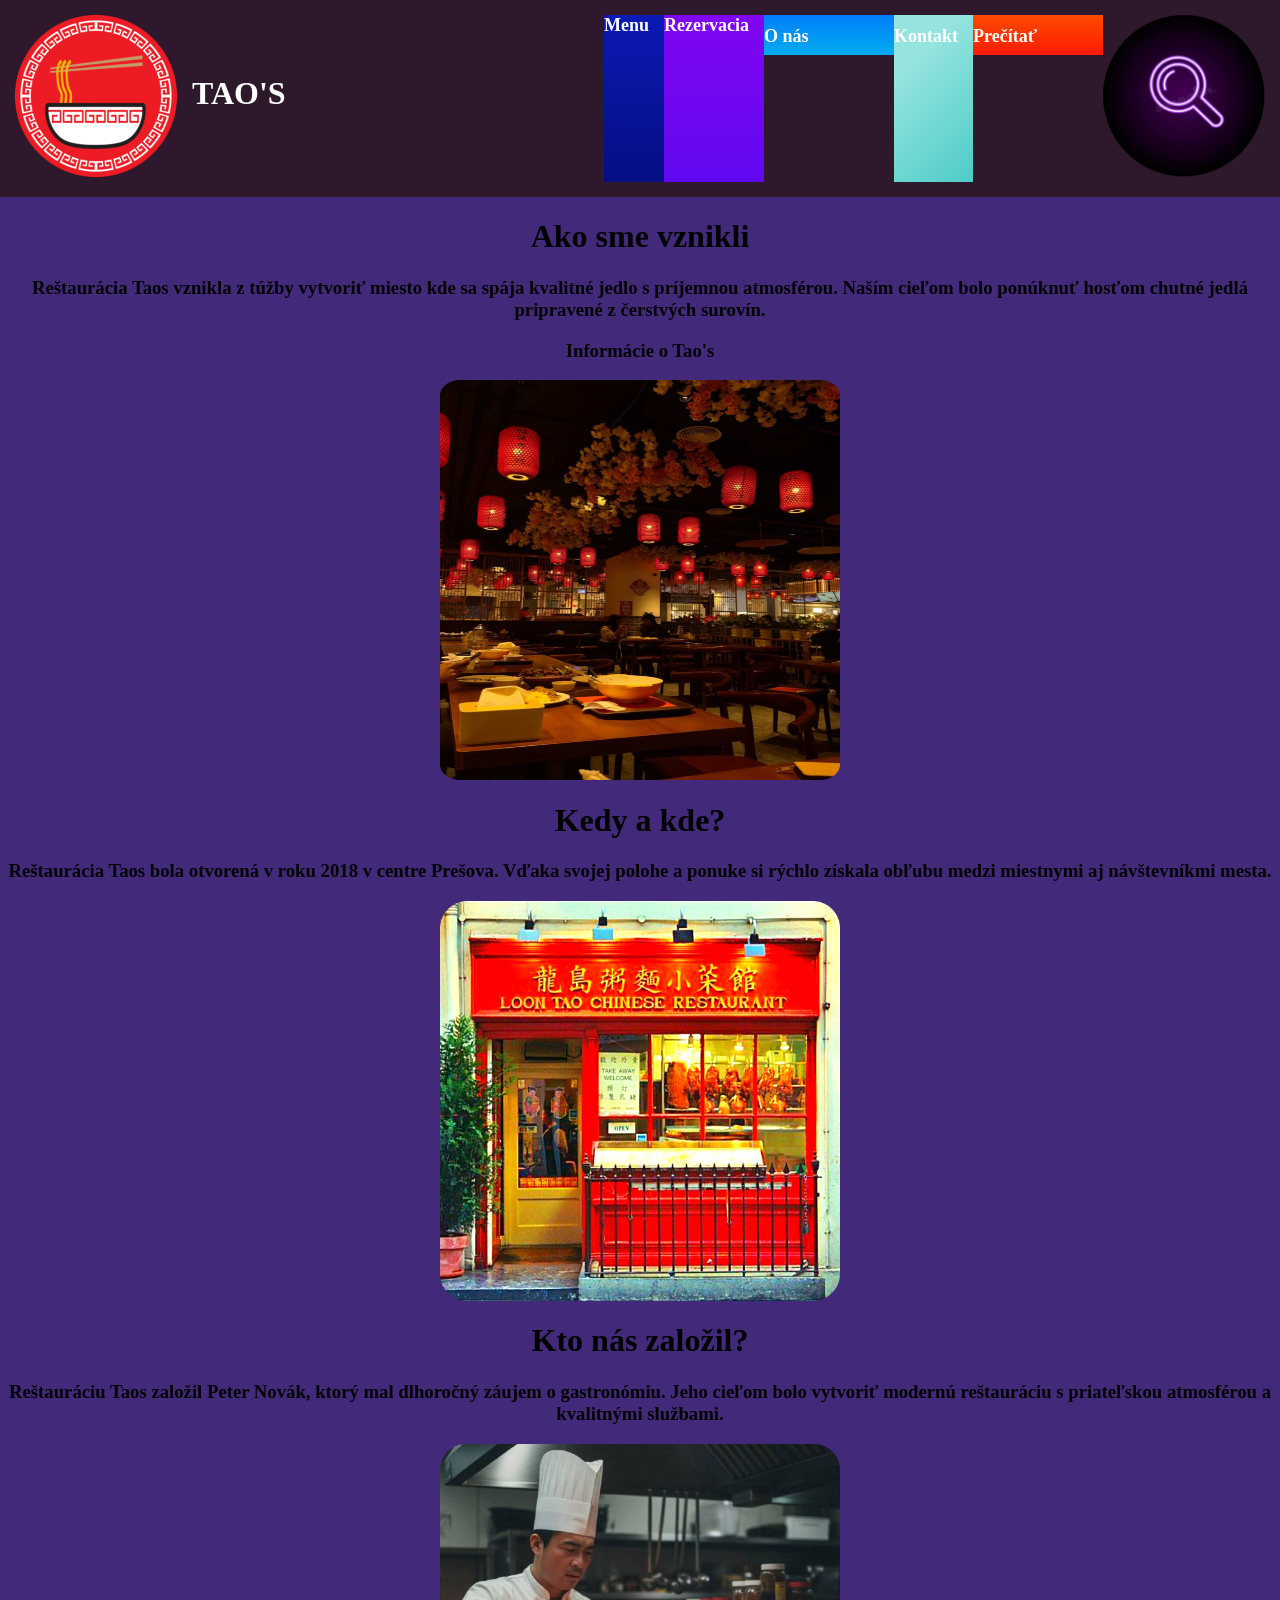
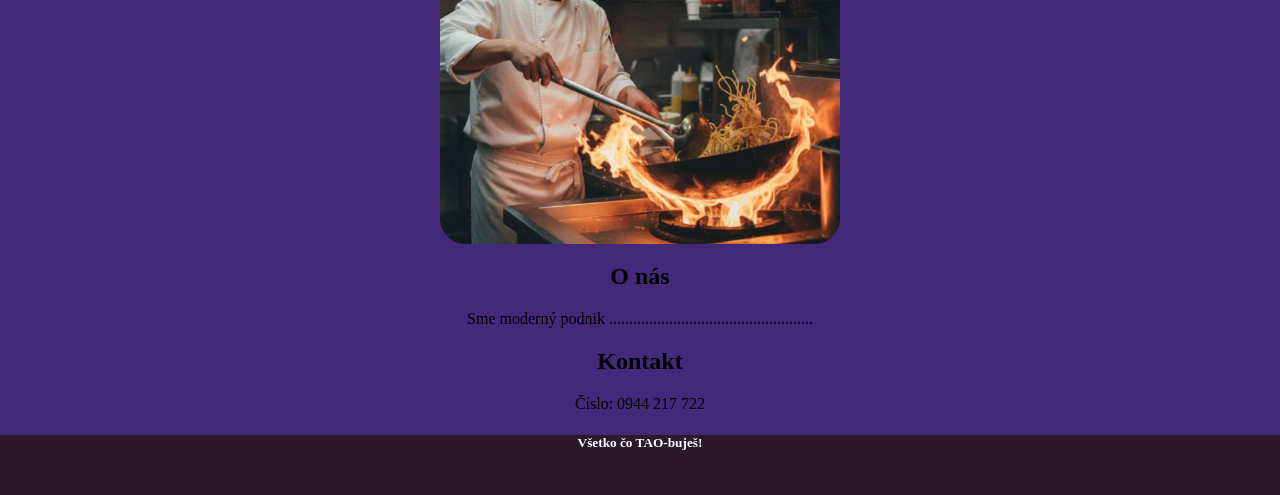
==== index.html @ ed90460f "wdwdadw" ====
<!doctype html>
<html lang="sk">
  <head>
    <meta charset="UTF-8" />
    <meta name="viewport" content="width=device-width, initial-scale=1.0" />
    <title>Tao's Chinese Restaurant</title>
    <link rel="stylesheet" href="style.css" />
    <!-- Google tag (gtag.js) -->
    <script
      async
      src="https://www.googletagmanager.com/gtag/js?id=G-6M1JFP6B7Q"
    ></script>
    <script>
      window.dataLayer = window.dataLayer || [];
      function gtag() {
        dataLayer.push(arguments);
      }
      gtag("js", new Date());

      gtag("config", "G-6M1JFP6B7Q");
    </script>
  </head>
  <body>
    <header>
      <link
        href="https://fonts.googleapis.com/css2?family=Lato&display=swap"
        rel="stylesheet"
      />
      <div class="logo_taos">
        <div class="logo"><img src="Taos_LOGO1.png" /></div>
        <h1 class="title-main">TAO'S</h1>
      </div>
      <div class="right">
        <div class="btn1"><a href="menu.html">Menu</a></div>
        <div class="btn2"><a href="ReserveHTML.html">Rezervacia</a></div>
        <div class="btn3"><a href="index.html#onas">O nás</a></div>
        <div class="btn4"><a href="#kontakt">Kontakt</a></div>
        <div class="btn5"><a href="Warning_Extension.html">Prečítať</a></div>
        <div class="search"><img src="Taos_IMAGE4.png" /></div>
      </div>
    </header>

    <main>
      <h1>Ako sme vznikli</h1>
      <h3>
        Reštaurácia Taos vznikla z túžby vytvoriť miesto kde sa spája kvalitné
        jedlo s príjemnou atmosférou. Naším cieľom bolo ponúknuť hosťom chutné
        jedlá pripravené z čerstvých surovín.
      </h3>
      <h3 class="information">Informácie o Tao's</h3>
      <img src="Taos_IMAGE1.png" />

      <h1>Kedy a kde?</h1>
      <h3>
        Reštaurácia Taos bola otvorená v roku 2018 v centre Prešova. Vďaka
        svojej polohe a ponuke si rýchlo získala obľubu medzi miestnymi aj
        návštevníkmi mesta.
      </h3>
      <img src="Taos_IMAGE2.png" />

      <h1>Kto nás založil?</h1>
      <h3>
        Reštauráciu Taos založil Peter Novák, ktorý mal dlhoročný záujem o
        gastronómiu. Jeho cieľom bolo vytvoriť modernú reštauráciu s priateľskou
        atmosférou a kvalitnými službami.
      </h3>
      <img src="Taos_IMAGE3.png" />
    </main>

    <section id="onas">
      <h2>O nás</h2>
      <p>
        Sme moderný podnik ...................................................
      </p>
    </section>

    <section id="kontakt">
      <h2>Kontakt</h2>
      <p>Číslo: 0944 217 722</p>
    </section>

    <footer>
      <h5>Všetko čo TAO-buješ!</h5>
    </footer>
  </body>
</html>
---- style.css ----
body {
    background-color: #422979;
    padding:0;
    margin:0;
}

header {
    background-color: #2D192B;
    color: white;
    padding: 15px;
    display: flex;
    justify-content: space-between;
    text-decoration: none;
}

header a{
    margin-top:60px;
    margin-right:15px;
    text-decoration: none;
    color:white;
}
header a:hover{
    width: 130px;
    height: 40px;
    color: #fff;
    border-radius: 5px;
    padding: 10px 25px;
    font-family: 'Lato', sans-serif;
    font-weight: 500;
    background: transparent;
    cursor: pointer;
    transition: all 0.3s ease;
    position: relative;
    display: inline-block;
     box-shadow:inset 2px 2px 2px 0px rgba(255,255,255,.5),
     7px 7px 20px 0px rgba(0,0,0,.1),
     4px 4px 5px 0px rgba(0,0,0,.1);
    outline: none;
}

.btn1{
    background: rgb(6,14,131);
    background: linear-gradient(0deg, rgba(6,14,131,1) 0%, rgba(12,25,180,1) 100%);
    border: none;
}

.btn1:hover {
    background: rgb(0,3,255);
 background: linear-gradient(0deg, rgba(0,3,255,1) 0%, rgba(2,126,251,1) 100%);
 }

.btn2{
    background: rgb(96,9,240);
  background: linear-gradient(0deg, rgba(96,9,240,1) 0%, rgba(129,5,240,1) 100%);
  border: none;
}

.btn2:before {
    height: 0%;
    width: 2px;
  }
  .btn2:hover {
    box-shadow:  4px 4px 6px 0 rgba(255,255,255,.5),
                -4px -4px 6px 0 rgba(116, 125, 136, .5), 
      inset -4px -4px 6px 0 rgba(255,255,255,.2),
      inset 4px 4px 6px 0 rgba(0, 0, 0, .4);
  }

  .btn3 {
    background: rgb(0,172,238);
  background: linear-gradient(0deg, rgba(0,172,238,1) 0%, rgba(2,126,251,1) 100%);
    width: 130px;
    height: 40px;
    line-height: 42px;
    padding: 0;
    border: none;
    
  }
  .btn3 span {
    position: relative;
    display: block;
    width: 100%;
    height: 100%;
  }
  .btn3:before,
  .btn3:after {
    position: absolute;
    content: "";
    right: 0;
    top: 0;
     background: rgba(2,126,251,1);
    transition: all 0.3s ease;
  }
  .btn3:before {
    height: 0%;
    width: 2px;
  }
  .btn3:after {
    width: 0%;
    height: 2px;
  }
  .btn3:hover{
     background: transparent;
    box-shadow: none;
  }
  .btn3:hover:before {
    height: 100%;
  }
  .btn3:hover:after {
    width: 100%;
  }
  .btn3 span:hover{
     color: rgba(2,126,251,1);
  }
  .btn3 span:before,
  .btn3 span:after {
    position: absolute;
    content: "";
    left: 0;
    bottom: 0;
     background: rgba(2,126,251,1);
    transition: all 0.3s ease;
  }
  .btn3 span:before {
    width: 2px;
    height: 0%;
  }
  .btn3 span:after {
    width: 0%;
    height: 2px;
  }
  .btn3 span:hover:before {
    height: 100%;
  }
  .btn3 span:hover:after {
    width: 100%;
  }
  
  /* 4 */
  .btn4 {
    background-color: #4dccc6;
  background-image: linear-gradient(315deg, #4dccc6 0%, #96e4df 74%);
    line-height: 42px;
    padding: 0;
    border: none;
  }
  .btn4:hover{
    background-color: #89d8d3;
  background-image: linear-gradient(315deg, #89d8d3 0%, #03c8a8 74%);
  }
  .btn4 span {
    position: relative;
    display: block;
    width: 100%;
    height: 100%;
  }
  .btn4:before,
  .btn4:after {
    position: absolute;
    content: "";
    right: 0;
    top: 0;
     box-shadow:  4px 4px 6px 0 rgba(255,255,255,.9),
                -4px -4px 6px 0 rgba(116, 125, 136, .2), 
      inset -4px -4px 6px 0 rgba(255,255,255,.9),
      inset 4px 4px 6px 0 rgba(116, 125, 136, .3);
    transition: all 0.3s ease;
  }
  .btn4:before {
    height: 0%;
    width: .1px;
  }
  .btn4:after {
    width: 0%;
    height: .1px;
  }
  .btn4:hover:before {
    height: 100%;
  }
  .btn4:hover:after {
    width: 100%;
  }
  .btn4 span:before,
  .btn4 span:after {
    position: absolute;
    content: "";
    left: 0;
    bottom: 0;
    box-shadow:  4px 4px 6px 0 rgba(255,255,255,.9),
                -4px -4px 6px 0 rgba(116, 125, 136, .2), 
      inset -4px -4px 6px 0 rgba(255,255,255,.9),
      inset 4px 4px 6px 0 rgba(116, 125, 136, .3);
    transition: all 0.3s ease;
  }
  .btn4 span:before {
    width: .1px;
    height: 0%;
  }
  .btn4 span:after {
    width: 0%;
    height: .1px;
  }
  .btn4 span:hover:before {
    height: 100%;
  }
  .btn4 span:hover:after {
    width: 100%;
  }
  
  /* 5 */
  .btn5 {
    width: 130px;
    height: 40px;
    line-height: 42px;
    padding: 0;
    border: none;
    background: rgb(255,27,0);
  background: linear-gradient(0deg, rgba(255,27,0,1) 0%, rgba(251,75,2,1) 100%);
  }
  .btn5:hover {
    color: #f0094a;
    background: transparent;
     box-shadow:none;
  }
  .btn5:before,
  .btn5:after{
    content:'';
    position:absolute;
    top:0;
    right:0;
    height:2px;
    width:0;
    background: #f0094a;
    box-shadow:
     -1px -1px 5px 0px #fff,
     7px 7px 20px 0px #0003,
     4px 4px 5px 0px #0002;
    transition:400ms ease all;
  }
  .btn5:after{
    right:inherit;
    top:inherit;
    left:0;
    bottom:0;
  }
  .btn5:hover:before,
  .btn5:hover:after{
    width:100%;
    transition:800ms ease all;
  }
  












.logo_taos{
    display: flex; 

}

.right{
    display: flex;
    font-size: large;
    font-weight: bold;
}

.logo{
text-align: left;
}

.title-main {
    margin-top:60px;
    margin-left:15px;
    font-family: "Irish Grover";
    text-align: left;
    margin-right: 50px;
}

.search{
    text-align: right;
}

main {
    text-align: center;
}

main img{
    width: 400px;
    height: 400px;
}

#kontakt{ 
    text-align: center;
    margin-top: auto;
}

#onas{
    text-align: center;
    margin-top: auto;
}
footer {
    height:60px;
    background-color: #2D192B;
    color:white; 
    text-align: center;

}

img {
    width: 162px;
    height: 162px;
    left: 18px;
    top: 3px;
    background: url(image.png);
}

main img {
    display: block;
    margin-left: auto;
    margin-right: auto;
}


p {
    font-family: "Irish Grover";
}


h3 {
    font-family: "Irish Grover";
    display: block;
    text-align: center;
}

h5 {
    font-family: "Irish Grover";
    display: block;
    text-align: center;
}
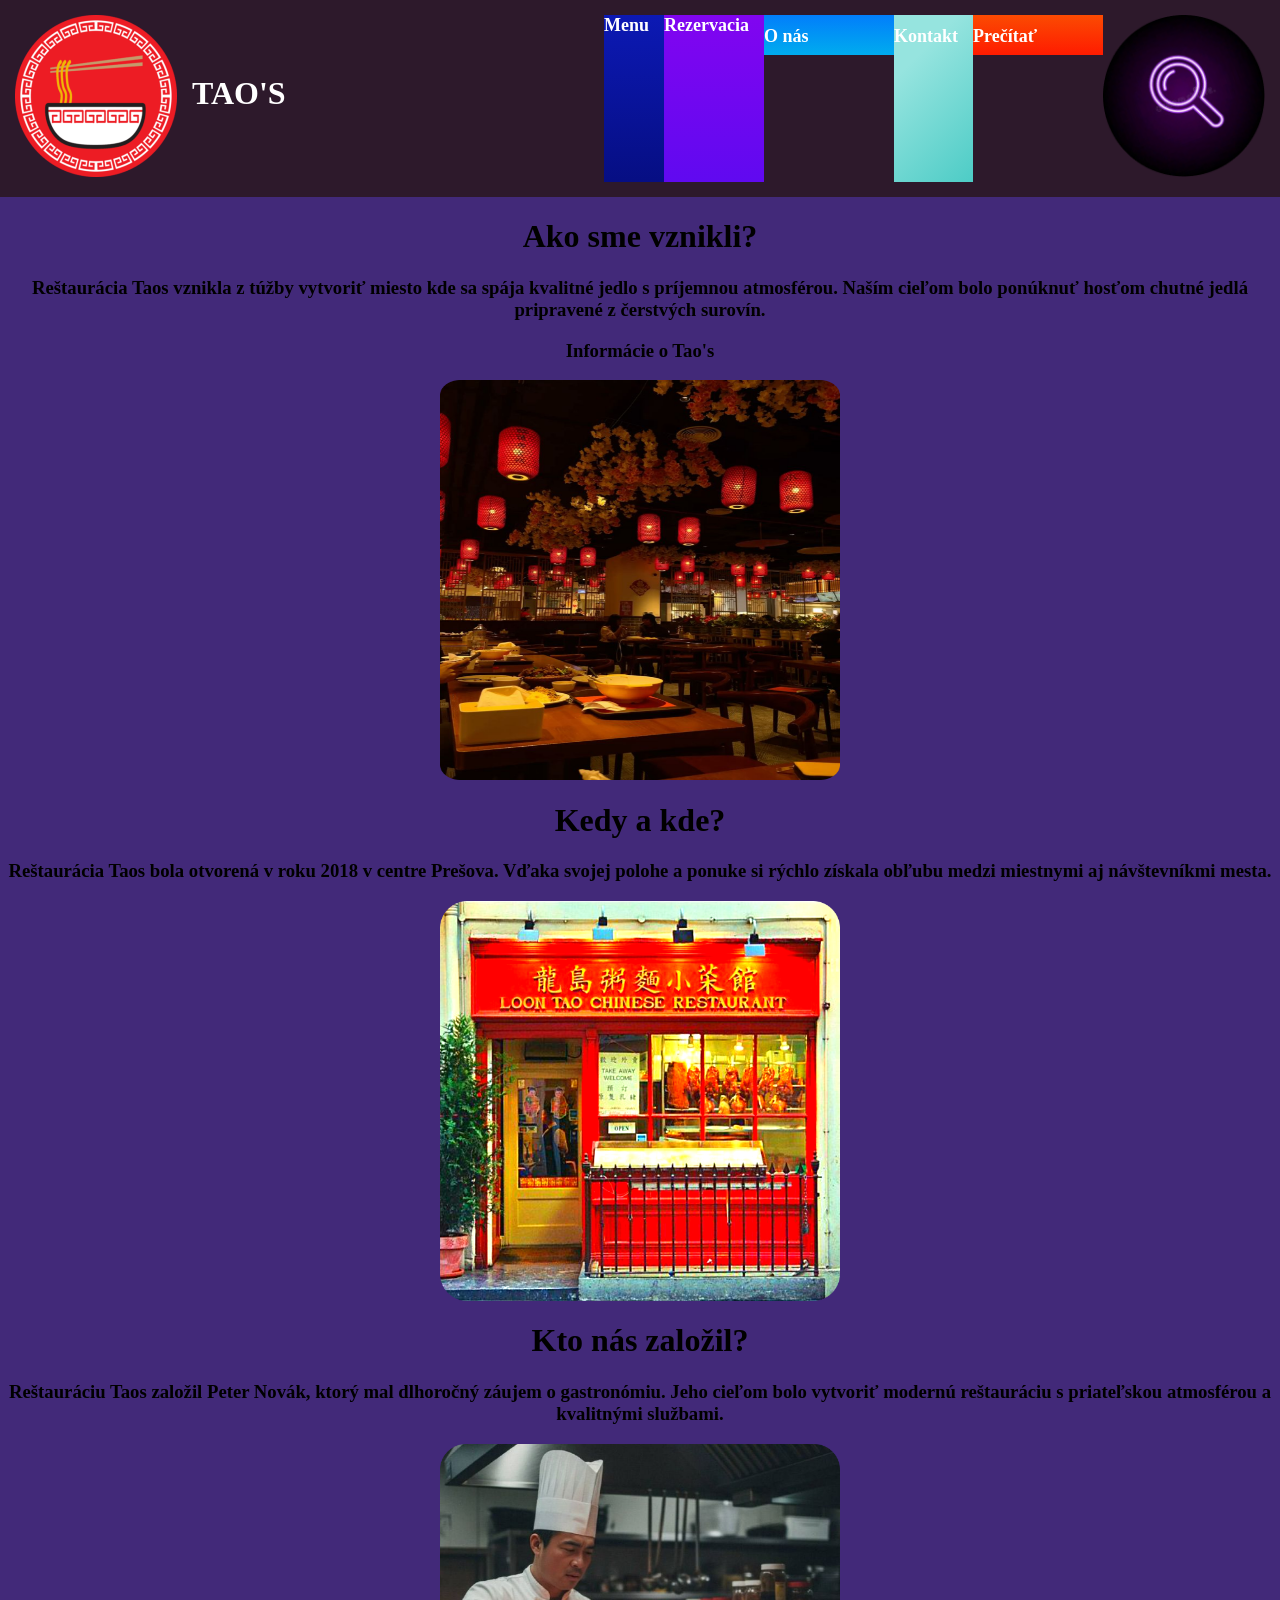
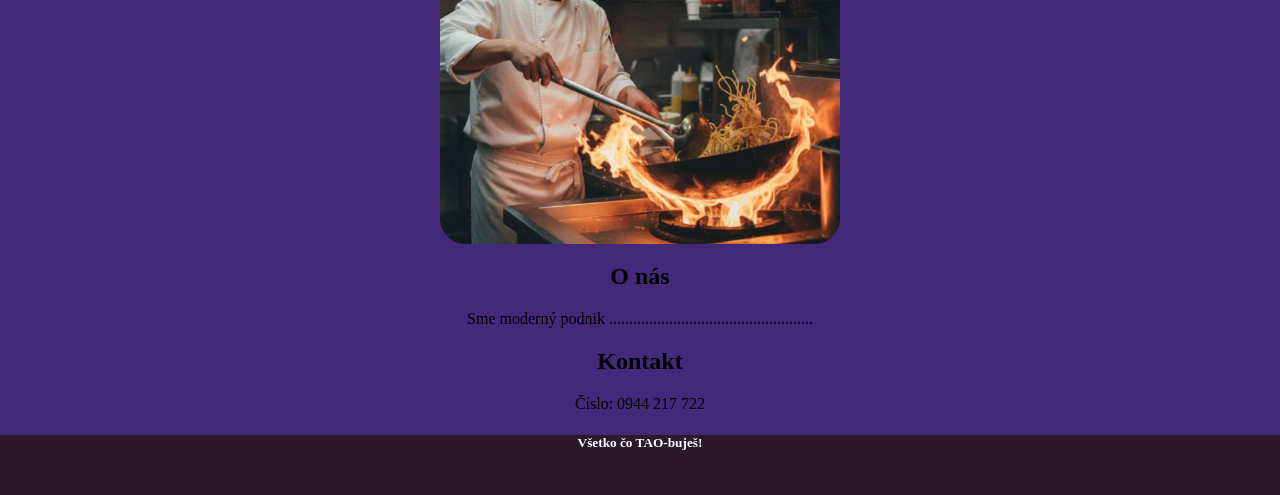
==== commit 3234bbb0: "testik" ====
--- a/index.html
+++ b/index.html
@@ -41,7 +41,7 @@
     </header>
 
     <main>
-      <h1>Ako sme vznikli</h1>
+      <h1>Ako sme vznikli?</h1>
       <h3>
         Reštaurácia Taos vznikla z túžby vytvoriť miesto kde sa spája kvalitné
         jedlo s príjemnou atmosférou. Naším cieľom bolo ponúknuť hosťom chutné
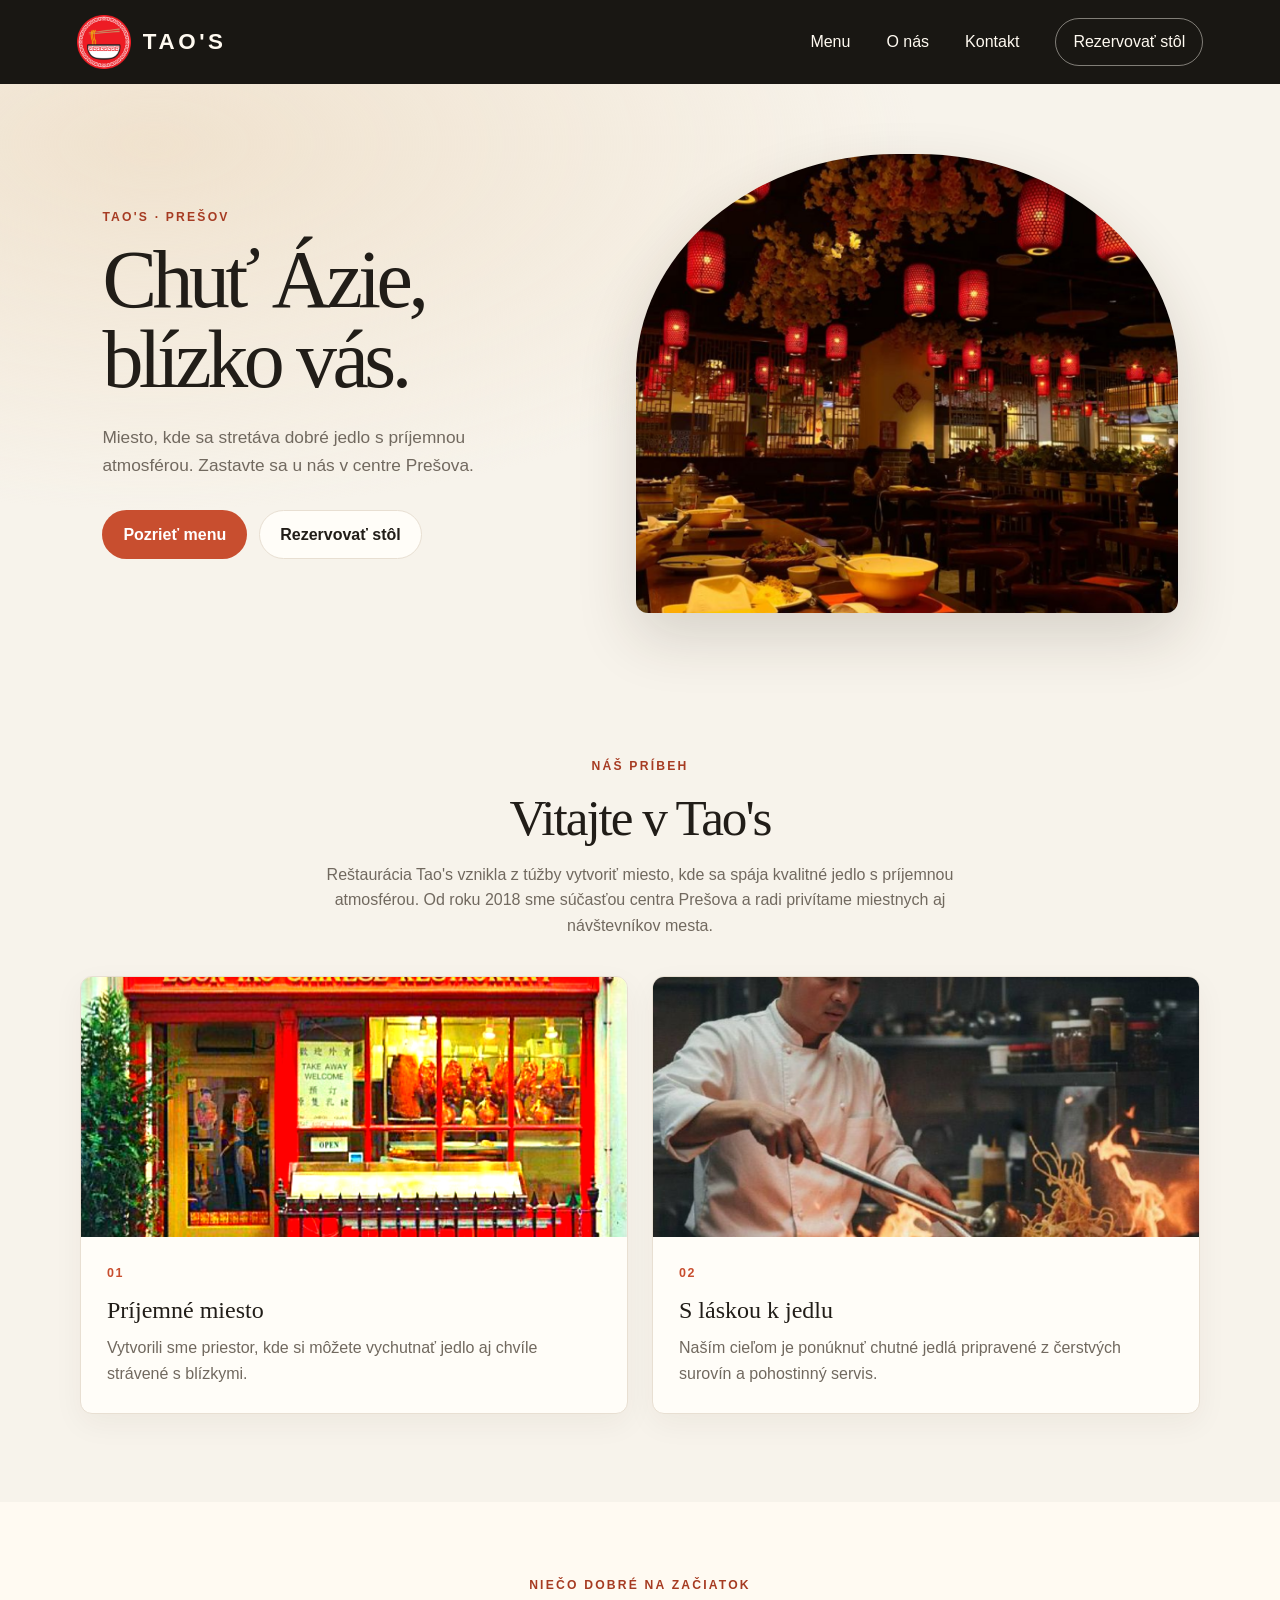
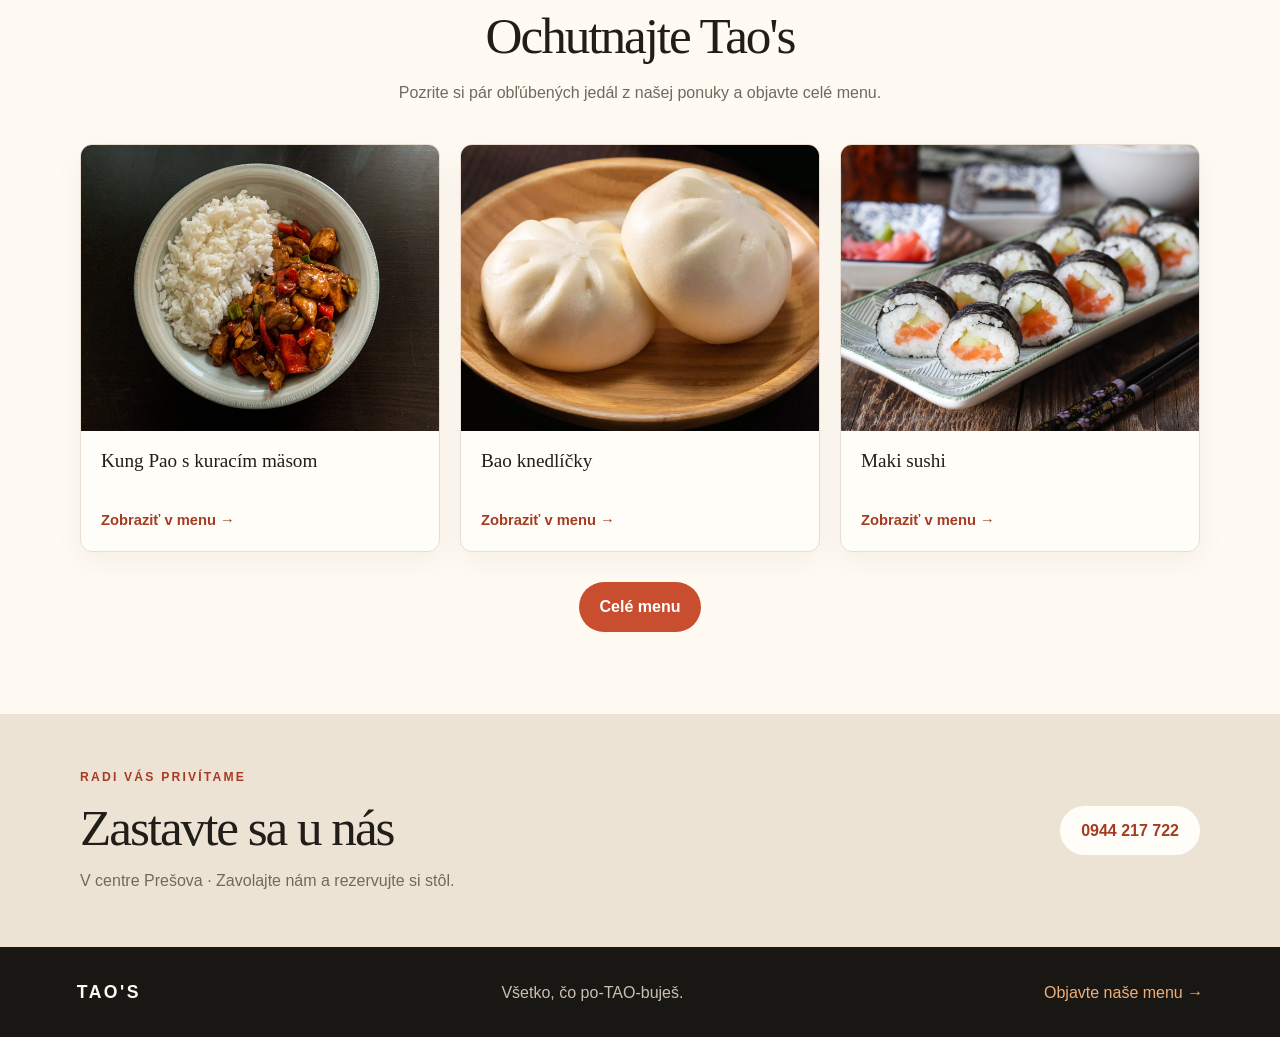
==== commit 11a34193: "ai" ====
--- a/index.html
+++ b/index.html
@@ -3,7 +3,12 @@
   <head>
     <meta charset="UTF-8" />
     <meta name="viewport" content="width=device-width, initial-scale=1.0" />
-    <title>Tao's Chinese Restaurant</title>
+    <meta
+      name="description"
+      content="Objavte príbeh reštaurácie Tao's v centre Prešova. Pozrite si naše menu alebo si rezervujte stôl."
+    />
+    <meta name="theme-color" content="#191713" />
+    <title>Tao's — chuť Ázie v Prešove</title>
     <link rel="stylesheet" href="style.css" />
     <!-- Google tag (gtag.js) -->
     <script
@@ -21,66 +26,162 @@
     </script>
   </head>
   <body>
-    <header>
-      <link
-        href="https://fonts.googleapis.com/css2?family=Lato&display=swap"
-        rel="stylesheet"
-      />
-      <div class="logo_taos">
-        <div class="logo"><img src="Taos_LOGO1.png" /></div>
-        <h1 class="title-main">TAO'S</h1>
-      </div>
-      <div class="right">
-        <div class="btn1"><a href="menu.html">Menu</a></div>
-        <div class="btn2"><a href="ReserveHTML.html">Rezervacia</a></div>
-        <div class="btn3"><a href="index.html#onas">O nás</a></div>
-        <div class="btn4"><a href="#kontakt">Kontakt</a></div>
-        <div class="btn5"><a href="Warning_Extension.html">Prečítať</a></div>
-        <div class="search"><img src="Taos_IMAGE4.png" /></div>
-      </div>
+    <a class="skip-link" href="#obsah">Preskočiť na obsah</a>
+
+    <header class="site-header">
+      <a class="brand" href="index.html" aria-label="Tao's — úvodná stránka">
+        <img src="Taos_LOGO1.png" alt="" width="64" height="64" />
+        <span>TAO'S</span>
+      </a>
+      <nav class="site-nav" aria-label="Hlavná navigácia">
+        <a href="menu.html">Menu</a>
+        <a href="#onas">O nás</a>
+        <a href="#kontakt">Kontakt</a>
+        <a class="nav-cta" href="ReserveHTML.html">Rezervovať stôl</a>
+      </nav>
     </header>
 
-    <main>
-      <h1>Ako sme vznikli?</h1>
-      <h3>
-        Reštaurácia Taos vznikla z túžby vytvoriť miesto kde sa spája kvalitné
-        jedlo s príjemnou atmosférou. Naším cieľom bolo ponúknuť hosťom chutné
-        jedlá pripravené z čerstvých surovín.
-      </h3>
-      <h3 class="information">Informácie o Tao's</h3>
-      <img src="Taos_IMAGE1.png" />
+    <main id="obsah">
+      <section class="hero" aria-labelledby="hero-title">
+        <div class="hero-content">
+          <p class="eyebrow">Tao's · Prešov</p>
+          <h1 id="hero-title">Chuť Ázie,<br />blízko vás.</h1>
+          <p class="hero-copy">
+            Miesto, kde sa stretáva dobré jedlo s príjemnou atmosférou.
+            Zastavte sa u nás v centre Prešova.
+          </p>
+          <div class="hero-actions">
+            <a class="button button-primary" href="menu.html">Pozrieť menu</a>
+            <a class="button button-secondary" href="ReserveHTML.html">Rezervovať stôl</a>
+          </div>
+        </div>
+        <img
+          class="hero-image"
+          src="Taos_IMAGE1.png"
+          alt="Pohľad do reštaurácie Tao's"
+          fetchpriority="high"
+        />
+      </section>
 
-      <h1>Kedy a kde?</h1>
-      <h3>
-        Reštaurácia Taos bola otvorená v roku 2018 v centre Prešova. Vďaka
-        svojej polohe a ponuke si rýchlo získala obľubu medzi miestnymi aj
-        návštevníkmi mesta.
-      </h3>
-      <img src="Taos_IMAGE2.png" />
+      <section class="story section-wrap" id="onas" aria-labelledby="story-title">
+        <div class="section-heading">
+          <p class="eyebrow">Náš príbeh</p>
+          <h2 id="story-title">Vitajte v Tao's</h2>
+          <p>
+            Reštaurácia Tao's vznikla z túžby vytvoriť miesto, kde sa spája
+            kvalitné jedlo s príjemnou atmosférou. Od roku 2018 sme súčasťou
+            centra Prešova a radi privítame miestnych aj návštevníkov mesta.
+          </p>
+        </div>
 
-      <h1>Kto nás založil?</h1>
-      <h3>
-        Reštauráciu Taos založil Peter Novák, ktorý mal dlhoročný záujem o
-        gastronómiu. Jeho cieľom bolo vytvoriť modernú reštauráciu s priateľskou
-        atmosférou a kvalitnými službami.
-      </h3>
-      <img src="Taos_IMAGE3.png" />
+        <div class="story-grid">
+          <article class="story-card">
+            <img
+              src="Taos_IMAGE2.png"
+              alt="Interiér a atmosféra reštaurácie Tao's"
+              loading="lazy"
+              decoding="async"
+            />
+            <div class="card-content">
+              <span class="card-number">01</span>
+              <h3>Príjemné miesto</h3>
+              <p>
+                Vytvorili sme priestor, kde si môžete vychutnať jedlo aj chvíle
+                strávené s blízkymi.
+              </p>
+            </div>
+          </article>
+          <article class="story-card">
+            <img
+              src="Taos_IMAGE3.png"
+              alt="Jedlo pripravené v reštaurácii Tao's"
+              loading="lazy"
+              decoding="async"
+            />
+            <div class="card-content">
+              <span class="card-number">02</span>
+              <h3>S láskou k jedlu</h3>
+              <p>
+                Naším cieľom je ponúknuť chutné jedlá pripravené z čerstvých
+                surovín a pohostinný servis.
+              </p>
+            </div>
+          </article>
+        </div>
+      </section>
+
+      <section class="menu-preview" aria-labelledby="menu-title">
+        <div class="section-wrap">
+          <div class="section-heading">
+            <p class="eyebrow">Niečo dobré na začiatok</p>
+            <h2 id="menu-title">Ochutnajte Tao's</h2>
+            <p>
+              Pozrite si pár obľúbených jedál z našej ponuky a objavte celé
+              menu.
+            </p>
+          </div>
+          <div class="menu-grid">
+            <article class="menu-card">
+              <img
+                src="Taos_MENU_IMAGE2.png"
+                alt="Kung Pao s kuracím mäsom"
+                loading="lazy"
+                decoding="async"
+              />
+              <div class="menu-card-content">
+                <h3>Kung Pao s kuracím mäsom</h3>
+                <a href="menu.html">Zobraziť v menu <span aria-hidden="true">→</span></a>
+              </div>
+            </article>
+            <article class="menu-card">
+              <img
+                src="Taos_MENU_IMAGE3.png"
+                alt="Bao knedlíčky"
+                loading="lazy"
+                decoding="async"
+              />
+              <div class="menu-card-content">
+                <h3>Bao knedlíčky</h3>
+                <a href="menu.html">Zobraziť v menu <span aria-hidden="true">→</span></a>
+              </div>
+            </article>
+            <article class="menu-card">
+              <img
+                src="Taos_MENU_IMAGE6.png"
+                alt="Maki sushi"
+                loading="lazy"
+                decoding="async"
+              />
+              <div class="menu-card-content">
+                <h3>Maki sushi</h3>
+                <a href="menu.html">Zobraziť v menu <span aria-hidden="true">→</span></a>
+              </div>
+            </article>
+          </div>
+          <div class="menu-action">
+            <a class="button button-primary" href="menu.html">Celé menu</a>
+          </div>
+        </div>
+      </section>
+
+      <section class="contact-section" id="kontakt" aria-labelledby="contact-title">
+        <div class="section-wrap contact-inner">
+          <div>
+            <p class="eyebrow">Radi vás privítame</p>
+            <h2 id="contact-title">Zastavte sa u nás</h2>
+            <p>V centre Prešova · Zavolajte nám a rezervujte si stôl.</p>
+          </div>
+          <a class="button button-light" href="tel:+421944217722">
+            0944 217 722
+          </a>
+        </div>
+      </section>
     </main>
 
-    <section id="onas">
-      <h2>O nás</h2>
-      <p>
-        Sme moderný podnik ...................................................
-      </p>
-    </section>
-
-    <section id="kontakt">
-      <h2>Kontakt</h2>
-      <p>Číslo: 0944 217 722</p>
-    </section>
-
-    <footer>
-      <h5>Všetko čo TAO-buješ!</h5>
+    <footer class="site-footer">
+      <a class="footer-brand" href="index.html">TAO'S</a>
+      <p>Všetko, čo po-TAO-buješ.</p>
+      <a href="menu.html">Objavte naše menu <span aria-hidden="true">→</span></a>
     </footer>
   </body>
 </html>
--- a/style.css
+++ b/style.css
@@ -1,359 +1,521 @@
+:root {
+  color-scheme: light;
+  --ink: #211d18;
+  --muted: #71695f;
+  --paper: #f7f3eb;
+  --surface: #fffdf8;
+  --accent: #c84e2f;
+  --accent-dark: #a63b22;
+  --line: #e8dfd2;
+  --header: #191713;
+}
+
+* {
+  box-sizing: border-box;
+}
+
+html {
+  scroll-behavior: smooth;
+  scroll-padding-top: 96px;
+}
+
 body {
-    background-color: #422979;
-    padding:0;
-    margin:0;
-}
-
-header {
-    background-color: #2D192B;
-    color: white;
-    padding: 15px;
-    display: flex;
-    justify-content: space-between;
-    text-decoration: none;
-}
-
-header a{
-    margin-top:60px;
-    margin-right:15px;
-    text-decoration: none;
-    color:white;
-}
-header a:hover{
-    width: 130px;
-    height: 40px;
-    color: #fff;
-    border-radius: 5px;
-    padding: 10px 25px;
-    font-family: 'Lato', sans-serif;
-    font-weight: 500;
-    background: transparent;
-    cursor: pointer;
-    transition: all 0.3s ease;
-    position: relative;
-    display: inline-block;
-     box-shadow:inset 2px 2px 2px 0px rgba(255,255,255,.5),
-     7px 7px 20px 0px rgba(0,0,0,.1),
-     4px 4px 5px 0px rgba(0,0,0,.1);
-    outline: none;
-}
-
-.btn1{
-    background: rgb(6,14,131);
-    background: linear-gradient(0deg, rgba(6,14,131,1) 0%, rgba(12,25,180,1) 100%);
-    border: none;
-}
-
-.btn1:hover {
-    background: rgb(0,3,255);
- background: linear-gradient(0deg, rgba(0,3,255,1) 0%, rgba(2,126,251,1) 100%);
- }
-
-.btn2{
-    background: rgb(96,9,240);
-  background: linear-gradient(0deg, rgba(96,9,240,1) 0%, rgba(129,5,240,1) 100%);
-  border: none;
-}
-
-.btn2:before {
-    height: 0%;
-    width: 2px;
-  }
-  .btn2:hover {
-    box-shadow:  4px 4px 6px 0 rgba(255,255,255,.5),
-                -4px -4px 6px 0 rgba(116, 125, 136, .5), 
-      inset -4px -4px 6px 0 rgba(255,255,255,.2),
-      inset 4px 4px 6px 0 rgba(0, 0, 0, .4);
-  }
-
-  .btn3 {
-    background: rgb(0,172,238);
-  background: linear-gradient(0deg, rgba(0,172,238,1) 0%, rgba(2,126,251,1) 100%);
-    width: 130px;
-    height: 40px;
-    line-height: 42px;
-    padding: 0;
-    border: none;
-    
-  }
-  .btn3 span {
-    position: relative;
-    display: block;
+  margin: 0;
+  background: var(--paper);
+  color: var(--ink);
+  font-family: "Segoe UI", Arial, sans-serif;
+  line-height: 1.6;
+}
+
+a {
+  color: inherit;
+}
+
+a:focus-visible {
+  outline: 3px solid #e8a34d;
+  outline-offset: 4px;
+}
+
+.skip-link {
+  position: absolute;
+  z-index: 2;
+  top: 12px;
+  left: 12px;
+  padding: 10px 14px;
+  transform: translateY(-160%);
+  border-radius: 6px;
+  background: var(--surface);
+  color: var(--ink);
+}
+
+.skip-link:focus {
+  transform: translateY(0);
+}
+
+.site-header {
+  position: relative;
+  z-index: 1;
+  display: flex;
+  min-height: 84px;
+  align-items: center;
+  justify-content: space-between;
+  gap: 24px;
+  padding: 10px max(6vw, 24px);
+  background: var(--header);
+  color: #fffaf1;
+}
+
+.brand {
+  display: inline-flex;
+  align-items: center;
+  gap: 12px;
+  color: inherit;
+  font-size: 1.4rem;
+  font-weight: 800;
+  letter-spacing: 0.16em;
+  text-decoration: none;
+}
+
+.brand img {
+  width: 54px;
+  height: 54px;
+  object-fit: contain;
+}
+
+.site-nav {
+  display: flex;
+  align-items: center;
+  justify-content: flex-end;
+  gap: clamp(16px, 3vw, 36px);
+}
+
+.site-nav a,
+.site-footer a {
+  text-decoration: none;
+}
+
+.site-nav a:not(.nav-cta):hover,
+.site-footer a:hover {
+  color: #f0ad76;
+}
+
+.nav-cta {
+  padding: 10px 17px;
+  border: 1px solid rgb(255 250 241 / 45%);
+  border-radius: 999px;
+  transition:
+    background-color 160ms ease,
+    border-color 160ms ease;
+}
+
+.nav-cta:hover {
+  border-color: var(--accent);
+  background: var(--accent);
+}
+
+.hero {
+  display: grid;
+  min-height: 510px;
+  grid-template-columns: minmax(0, 0.9fr) minmax(0, 1.1fr);
+  align-items: center;
+  gap: clamp(36px, 7vw, 100px);
+  padding: 70px max(8vw, 24px);
+  background:
+    radial-gradient(ellipse at 12% 10%, #f0e2ce 0, transparent 48%),
+    var(--paper);
+}
+
+.hero-content {
+  max-width: 520px;
+}
+
+.eyebrow {
+  margin: 0 0 12px;
+  color: var(--accent-dark);
+  font-size: 0.76rem;
+  font-weight: 800;
+  letter-spacing: 0.18em;
+  text-transform: uppercase;
+}
+
+.hero h1 {
+  margin: 0;
+  font-family: Georgia, "Times New Roman", serif;
+  font-size: clamp(3.2rem, 6.4vw, 5.8rem);
+  font-weight: 500;
+  letter-spacing: -0.055em;
+  line-height: 0.98;
+}
+
+.hero-copy {
+  max-width: 440px;
+  margin: 24px 0 30px;
+  color: var(--muted);
+  font-size: 1.08rem;
+}
+
+.hero-actions {
+  display: flex;
+  flex-wrap: wrap;
+  gap: 12px;
+}
+
+.button {
+  display: inline-flex;
+  min-height: 48px;
+  align-items: center;
+  justify-content: center;
+  padding: 11px 20px;
+  border: 1px solid transparent;
+  border-radius: 999px;
+  font-weight: 700;
+  text-align: center;
+  text-decoration: none;
+  transition:
+    background-color 160ms ease,
+    color 160ms ease,
+    transform 160ms ease;
+}
+
+.button:hover {
+  transform: translateY(-2px);
+}
+
+.button-primary {
+  background: var(--accent);
+  color: #fff;
+}
+
+.button-primary:hover {
+  background: var(--accent-dark);
+}
+
+.button-secondary {
+  border-color: var(--line);
+  background: var(--surface);
+}
+
+.button-secondary:hover {
+  border-color: var(--accent);
+  color: var(--accent-dark);
+}
+
+.hero-image {
+  display: block;
+  width: 100%;
+  max-height: 460px;
+  aspect-ratio: 1.18;
+  border-radius: 48% 48% 12px 12px;
+  object-fit: cover;
+  box-shadow: 0 24px 60px rgb(51 37 22 / 16%);
+}
+
+.section-wrap {
+  width: min(1120px, calc(100% - 48px));
+  margin-inline: auto;
+}
+
+.story {
+  padding-block: 74px 88px;
+}
+
+.section-heading {
+  max-width: 660px;
+  margin: 0 auto 38px;
+  text-align: center;
+}
+
+.section-heading h2,
+.contact-inner h2 {
+  margin: 0;
+  font-family: Georgia, "Times New Roman", serif;
+  font-size: clamp(2.2rem, 4vw, 3.2rem);
+  font-weight: 500;
+  letter-spacing: -0.04em;
+  line-height: 1.15;
+}
+
+.section-heading > p:last-child {
+  margin: 14px 0 0;
+  color: var(--muted);
+}
+
+.story-grid {
+  display: grid;
+  grid-template-columns: repeat(2, minmax(0, 1fr));
+  gap: 24px;
+}
+
+.story-card {
+  overflow: hidden;
+  border: 1px solid var(--line);
+  border-radius: 12px;
+  background: var(--surface);
+  box-shadow: 0 10px 30px rgb(51 37 22 / 5%);
+}
+
+.story-card img {
+  display: block;
+  width: 100%;
+  height: 260px;
+  object-fit: cover;
+}
+
+.card-content {
+  padding: 22px 26px 26px;
+}
+
+.card-number {
+  color: var(--accent);
+  font-size: 0.78rem;
+  font-weight: 800;
+  letter-spacing: 0.12em;
+}
+
+.card-content h3 {
+  margin: 6px 0;
+  font-family: Georgia, "Times New Roman", serif;
+  font-size: 1.5rem;
+  font-weight: 500;
+}
+
+.card-content p {
+  margin: 0;
+  color: var(--muted);
+}
+
+.menu-preview {
+  padding-block: 74px 82px;
+  background: #fffaf2;
+}
+
+.menu-grid {
+  display: grid;
+  grid-template-columns: repeat(3, minmax(0, 1fr));
+  gap: 20px;
+}
+
+.menu-card {
+  overflow: hidden;
+  border: 1px solid var(--line);
+  border-radius: 12px;
+  background: var(--surface);
+  box-shadow: 0 10px 30px rgb(51 37 22 / 5%);
+  transition:
+    transform 160ms ease,
+    box-shadow 160ms ease;
+}
+
+.menu-card:hover {
+  transform: translateY(-4px);
+  box-shadow: 0 16px 36px rgb(51 37 22 / 11%);
+}
+
+.menu-card img {
+  display: block;
+  width: 100%;
+  aspect-ratio: 1.25;
+  object-fit: cover;
+}
+
+.menu-card-content {
+  display: flex;
+  min-height: 120px;
+  flex-direction: column;
+  align-items: flex-start;
+  justify-content: space-between;
+  gap: 14px;
+  padding: 18px 20px;
+}
+
+.menu-card h3 {
+  margin: 0;
+  font-family: Georgia, "Times New Roman", serif;
+  font-size: 1.2rem;
+  font-weight: 500;
+  line-height: 1.3;
+}
+
+.menu-card a {
+  color: var(--accent-dark);
+  font-size: 0.92rem;
+  font-weight: 700;
+  text-decoration: none;
+}
+
+.menu-card a:hover {
+  text-decoration: underline;
+  text-underline-offset: 3px;
+}
+
+.menu-action {
+  display: flex;
+  justify-content: center;
+  margin-top: 30px;
+}
+
+.contact-section {
+  padding: 54px 0;
+  background: #ede3d5;
+}
+
+.contact-inner {
+  display: flex;
+  align-items: center;
+  justify-content: space-between;
+  gap: 28px;
+}
+
+.contact-inner p:last-child {
+  margin: 10px 0 0;
+  color: var(--muted);
+}
+
+.button-light {
+  flex-shrink: 0;
+  background: var(--surface);
+  color: var(--accent-dark);
+}
+
+.button-light:hover {
+  background: #fff;
+}
+
+.site-footer {
+  display: flex;
+  min-height: 90px;
+  align-items: center;
+  justify-content: space-between;
+  gap: 20px;
+  padding: 20px max(6vw, 24px);
+  background: var(--header);
+  color: #fffaf1;
+}
+
+.footer-brand {
+  font-size: 1.1rem;
+  font-weight: 800;
+  letter-spacing: 0.14em;
+}
+
+.site-footer p {
+  margin: 0;
+  color: #c8bfb2;
+}
+
+.site-footer a:last-child {
+  color: #f0ad76;
+}
+
+@media (max-width: 760px) {
+  html {
+    scroll-padding-top: 24px;
+  }
+
+  .site-header {
+    flex-direction: column;
+    gap: 10px;
+    padding: 12px 18px 16px;
+  }
+
+  .brand img {
+    width: 44px;
+    height: 44px;
+  }
+
+  .site-nav {
     width: 100%;
+    justify-content: center;
+    flex-wrap: wrap;
+    gap: 10px 20px;
+  }
+
+  .nav-cta {
+    padding: 7px 12px;
+  }
+
+  .hero {
+    min-height: 0;
+    grid-template-columns: 1fr;
+    gap: 34px;
+    padding: 56px 24px;
+  }
+
+  .hero-content {
+    margin-inline: auto;
+    text-align: center;
+  }
+
+  .hero-actions {
+    justify-content: center;
+  }
+
+  .hero-image {
+    width: min(100%, 520px);
+    max-height: 340px;
+    margin-inline: auto;
+    aspect-ratio: 1.25;
+    border-radius: 38% 38% 10px 10px;
+  }
+
+  .section-wrap {
+    width: min(100% - 36px, 560px);
+  }
+
+  .story {
+    padding-block: 58px 64px;
+  }
+
+  .story-grid {
+    grid-template-columns: 1fr;
+    gap: 18px;
+  }
+
+  .menu-preview {
+    padding-block: 58px 64px;
+  }
+
+  .menu-grid {
+    grid-template-columns: 1fr;
+    gap: 16px;
+  }
+
+  .menu-card {
+    display: grid;
+    grid-template-columns: minmax(100px, 0.85fr) minmax(0, 1fr);
+  }
+
+  .menu-card img {
     height: 100%;
-  }
-  .btn3:before,
-  .btn3:after {
-    position: absolute;
-    content: "";
-    right: 0;
-    top: 0;
-     background: rgba(2,126,251,1);
-    transition: all 0.3s ease;
-  }
-  .btn3:before {
-    height: 0%;
-    width: 2px;
-  }
-  .btn3:after {
-    width: 0%;
-    height: 2px;
-  }
-  .btn3:hover{
-     background: transparent;
-    box-shadow: none;
-  }
-  .btn3:hover:before {
-    height: 100%;
-  }
-  .btn3:hover:after {
-    width: 100%;
-  }
-  .btn3 span:hover{
-     color: rgba(2,126,251,1);
-  }
-  .btn3 span:before,
-  .btn3 span:after {
-    position: absolute;
-    content: "";
-    left: 0;
-    bottom: 0;
-     background: rgba(2,126,251,1);
-    transition: all 0.3s ease;
-  }
-  .btn3 span:before {
-    width: 2px;
-    height: 0%;
-  }
-  .btn3 span:after {
-    width: 0%;
-    height: 2px;
-  }
-  .btn3 span:hover:before {
-    height: 100%;
-  }
-  .btn3 span:hover:after {
-    width: 100%;
-  }
-  
-  /* 4 */
-  .btn4 {
-    background-color: #4dccc6;
-  background-image: linear-gradient(315deg, #4dccc6 0%, #96e4df 74%);
-    line-height: 42px;
-    padding: 0;
-    border: none;
-  }
-  .btn4:hover{
-    background-color: #89d8d3;
-  background-image: linear-gradient(315deg, #89d8d3 0%, #03c8a8 74%);
-  }
-  .btn4 span {
-    position: relative;
-    display: block;
-    width: 100%;
-    height: 100%;
-  }
-  .btn4:before,
-  .btn4:after {
-    position: absolute;
-    content: "";
-    right: 0;
-    top: 0;
-     box-shadow:  4px 4px 6px 0 rgba(255,255,255,.9),
-                -4px -4px 6px 0 rgba(116, 125, 136, .2), 
-      inset -4px -4px 6px 0 rgba(255,255,255,.9),
-      inset 4px 4px 6px 0 rgba(116, 125, 136, .3);
-    transition: all 0.3s ease;
-  }
-  .btn4:before {
-    height: 0%;
-    width: .1px;
-  }
-  .btn4:after {
-    width: 0%;
-    height: .1px;
-  }
-  .btn4:hover:before {
-    height: 100%;
-  }
-  .btn4:hover:after {
-    width: 100%;
-  }
-  .btn4 span:before,
-  .btn4 span:after {
-    position: absolute;
-    content: "";
-    left: 0;
-    bottom: 0;
-    box-shadow:  4px 4px 6px 0 rgba(255,255,255,.9),
-                -4px -4px 6px 0 rgba(116, 125, 136, .2), 
-      inset -4px -4px 6px 0 rgba(255,255,255,.9),
-      inset 4px 4px 6px 0 rgba(116, 125, 136, .3);
-    transition: all 0.3s ease;
-  }
-  .btn4 span:before {
-    width: .1px;
-    height: 0%;
-  }
-  .btn4 span:after {
-    width: 0%;
-    height: .1px;
-  }
-  .btn4 span:hover:before {
-    height: 100%;
-  }
-  .btn4 span:hover:after {
-    width: 100%;
-  }
-  
-  /* 5 */
-  .btn5 {
-    width: 130px;
-    height: 40px;
-    line-height: 42px;
-    padding: 0;
-    border: none;
-    background: rgb(255,27,0);
-  background: linear-gradient(0deg, rgba(255,27,0,1) 0%, rgba(251,75,2,1) 100%);
-  }
-  .btn5:hover {
-    color: #f0094a;
-    background: transparent;
-     box-shadow:none;
-  }
-  .btn5:before,
-  .btn5:after{
-    content:'';
-    position:absolute;
-    top:0;
-    right:0;
-    height:2px;
-    width:0;
-    background: #f0094a;
-    box-shadow:
-     -1px -1px 5px 0px #fff,
-     7px 7px 20px 0px #0003,
-     4px 4px 5px 0px #0002;
-    transition:400ms ease all;
-  }
-  .btn5:after{
-    right:inherit;
-    top:inherit;
-    left:0;
-    bottom:0;
-  }
-  .btn5:hover:before,
-  .btn5:hover:after{
-    width:100%;
-    transition:800ms ease all;
-  }
-  
-
-
-
-
-
-
-
-
-
-
-
-
-.logo_taos{
-    display: flex; 
-
-}
-
-.right{
-    display: flex;
-    font-size: large;
-    font-weight: bold;
-}
-
-.logo{
-text-align: left;
-}
-
-.title-main {
-    margin-top:60px;
-    margin-left:15px;
-    font-family: "Irish Grover";
-    text-align: left;
-    margin-right: 50px;
-}
-
-.search{
-    text-align: right;
-}
-
-main {
-    text-align: center;
-}
-
-main img{
-    width: 400px;
-    height: 400px;
-}
-
-#kontakt{ 
-    text-align: center;
-    margin-top: auto;
-}
-
-#onas{
-    text-align: center;
-    margin-top: auto;
-}
-footer {
-    height:60px;
-    background-color: #2D192B;
-    color:white; 
-    text-align: center;
-
-}
-
-img {
-    width: 162px;
-    height: 162px;
-    left: 18px;
-    top: 3px;
-    background: url(image.png);
-}
-
-main img {
-    display: block;
-    margin-left: auto;
-    margin-right: auto;
-}
-
-
-p {
-    font-family: "Irish Grover";
-}
-
-
-h3 {
-    font-family: "Irish Grover";
-    display: block;
-    text-align: center;
-}
-
-h5 {
-    font-family: "Irish Grover";
-    display: block;
-    text-align: center;
-}
-
-
-
-
-
-
-
-
-
-
-
-  
+    min-height: 140px;
+    aspect-ratio: auto;
+  }
+
+  .menu-card-content {
+    min-height: 140px;
+    padding: 16px;
+  }
+
+  .contact-inner,
+  .site-footer {
+    flex-direction: column;
+    align-items: flex-start;
+  }
+
+  .contact-section {
+    padding: 42px 0;
+  }
+
+  .site-footer {
+    gap: 8px;
+  }
+}
+
+@media (prefers-reduced-motion: reduce) {
+  *,
+  *::before,
+  *::after {
+    scroll-behavior: auto !important;
+    transition-duration: 0.01ms !important;
+  }
+}
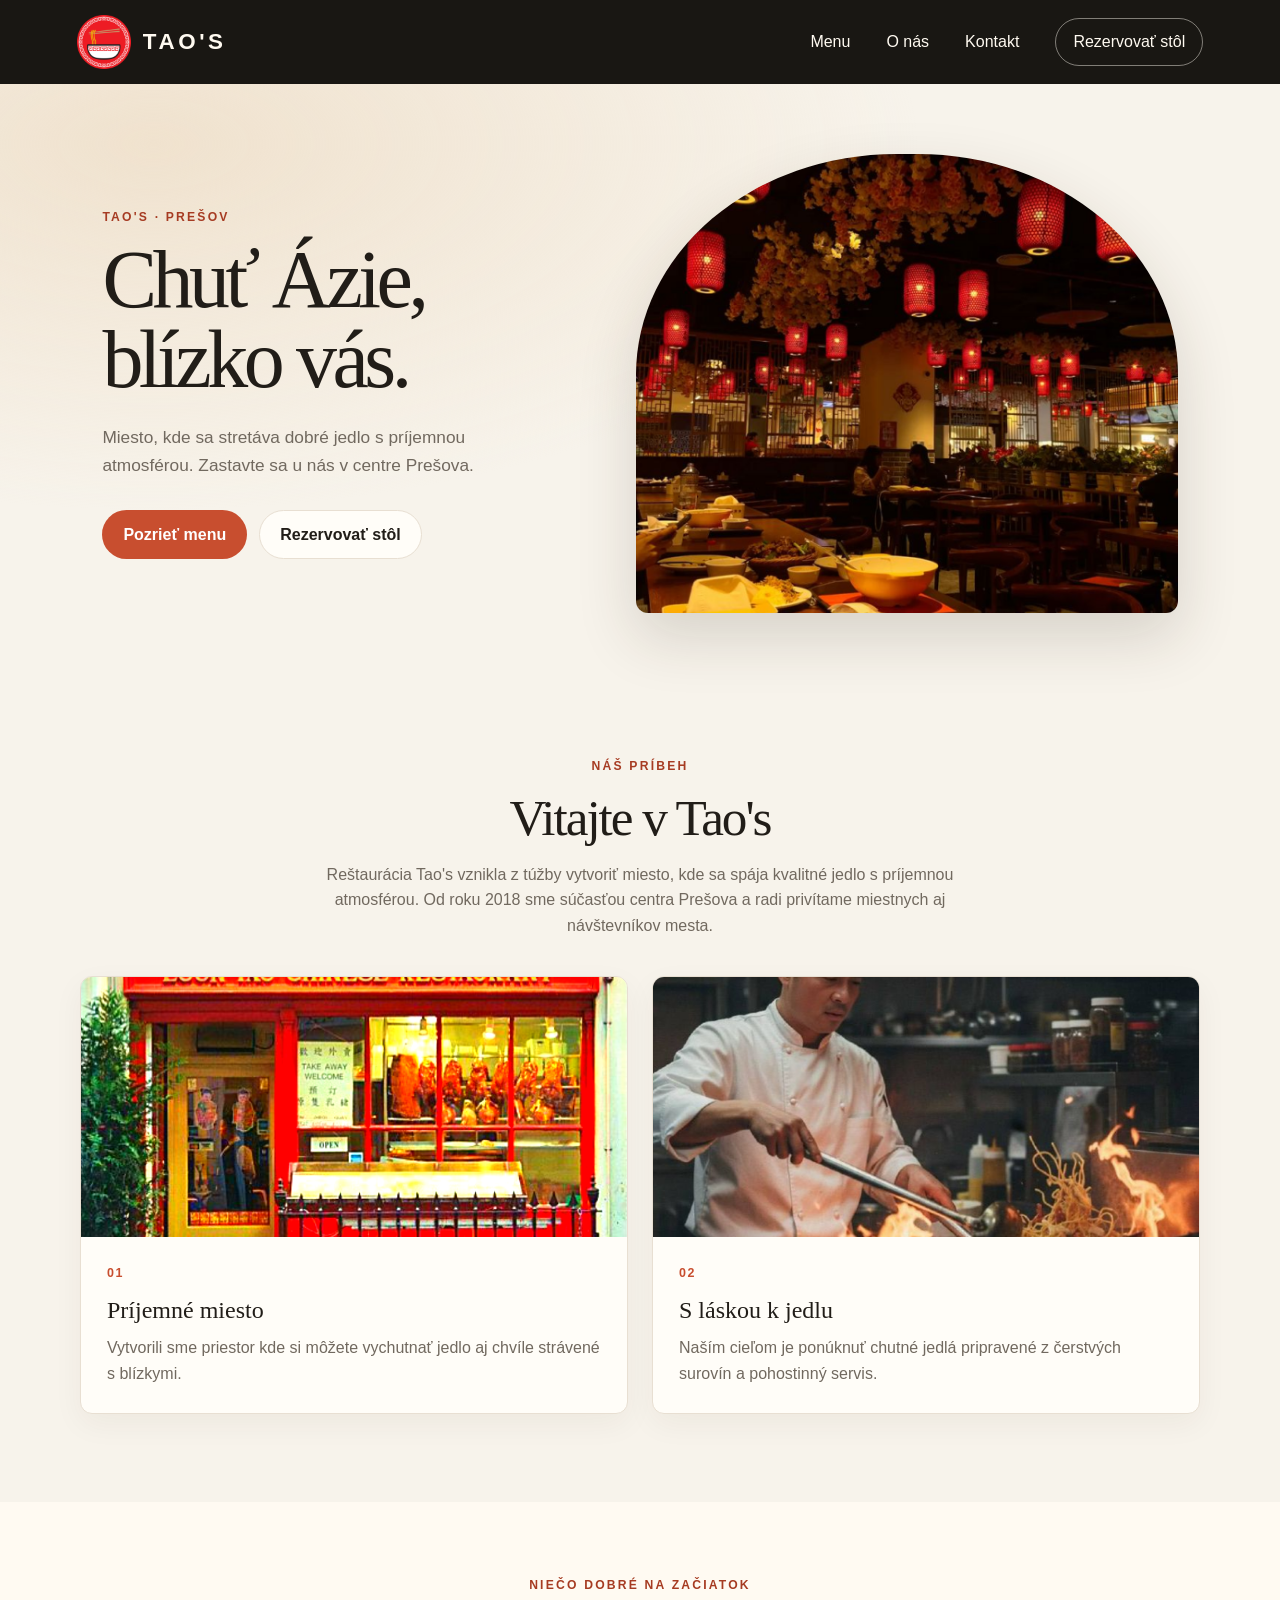
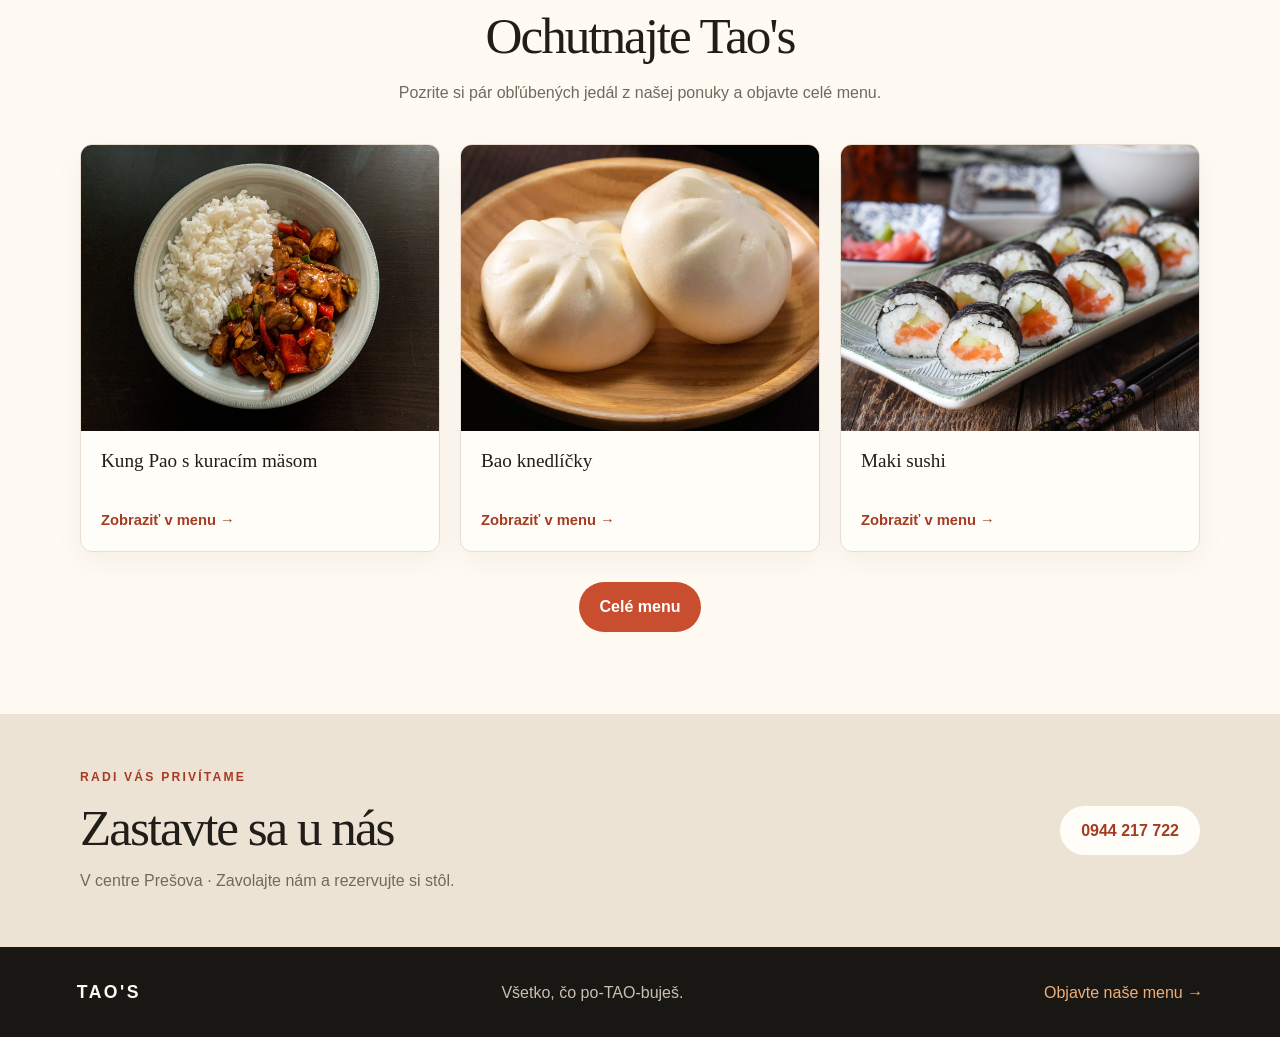
==== commit 7a130f3e: "test" ====
--- a/index.html
+++ b/index.html
@@ -47,12 +47,14 @@
           <p class="eyebrow">Tao's · Prešov</p>
           <h1 id="hero-title">Chuť Ázie,<br />blízko vás.</h1>
           <p class="hero-copy">
-            Miesto, kde sa stretáva dobré jedlo s príjemnou atmosférou.
-            Zastavte sa u nás v centre Prešova.
+            Miesto, kde sa stretáva dobré jedlo s príjemnou atmosférou. Zastavte
+            sa u nás v centre Prešova.
           </p>
           <div class="hero-actions">
             <a class="button button-primary" href="menu.html">Pozrieť menu</a>
-            <a class="button button-secondary" href="ReserveHTML.html">Rezervovať stôl</a>
+            <a class="button button-secondary" href="ReserveHTML.html"
+              >Rezervovať stôl</a
+            >
           </div>
         </div>
         <img
@@ -63,7 +65,11 @@
         />
       </section>
 
-      <section class="story section-wrap" id="onas" aria-labelledby="story-title">
+      <section
+        class="story section-wrap"
+        id="onas"
+        aria-labelledby="story-title"
+      >
         <div class="section-heading">
           <p class="eyebrow">Náš príbeh</p>
           <h2 id="story-title">Vitajte v Tao's</h2>
@@ -86,7 +92,7 @@
               <span class="card-number">01</span>
               <h3>Príjemné miesto</h3>
               <p>
-                Vytvorili sme priestor, kde si môžete vychutnať jedlo aj chvíle
+                Vytvorili sme priestor kde si môžete vychutnať jedlo aj chvíle
                 strávené s blízkymi.
               </p>
             </div>
@@ -130,7 +136,9 @@
               />
               <div class="menu-card-content">
                 <h3>Kung Pao s kuracím mäsom</h3>
-                <a href="menu.html">Zobraziť v menu <span aria-hidden="true">→</span></a>
+                <a href="menu.html"
+                  >Zobraziť v menu <span aria-hidden="true">→</span></a
+                >
               </div>
             </article>
             <article class="menu-card">
@@ -142,7 +150,9 @@
               />
               <div class="menu-card-content">
                 <h3>Bao knedlíčky</h3>
-                <a href="menu.html">Zobraziť v menu <span aria-hidden="true">→</span></a>
+                <a href="menu.html"
+                  >Zobraziť v menu <span aria-hidden="true">→</span></a
+                >
               </div>
             </article>
             <article class="menu-card">
@@ -154,7 +164,9 @@
               />
               <div class="menu-card-content">
                 <h3>Maki sushi</h3>
-                <a href="menu.html">Zobraziť v menu <span aria-hidden="true">→</span></a>
+                <a href="menu.html"
+                  >Zobraziť v menu <span aria-hidden="true">→</span></a
+                >
               </div>
             </article>
           </div>
@@ -164,7 +176,11 @@
         </div>
       </section>
 
-      <section class="contact-section" id="kontakt" aria-labelledby="contact-title">
+      <section
+        class="contact-section"
+        id="kontakt"
+        aria-labelledby="contact-title"
+      >
         <div class="section-wrap contact-inner">
           <div>
             <p class="eyebrow">Radi vás privítame</p>
@@ -181,7 +197,9 @@
     <footer class="site-footer">
       <a class="footer-brand" href="index.html">TAO'S</a>
       <p>Všetko, čo po-TAO-buješ.</p>
-      <a href="menu.html">Objavte naše menu <span aria-hidden="true">→</span></a>
+      <a href="menu.html"
+        >Objavte naše menu <span aria-hidden="true">→</span></a
+      >
     </footer>
   </body>
 </html>
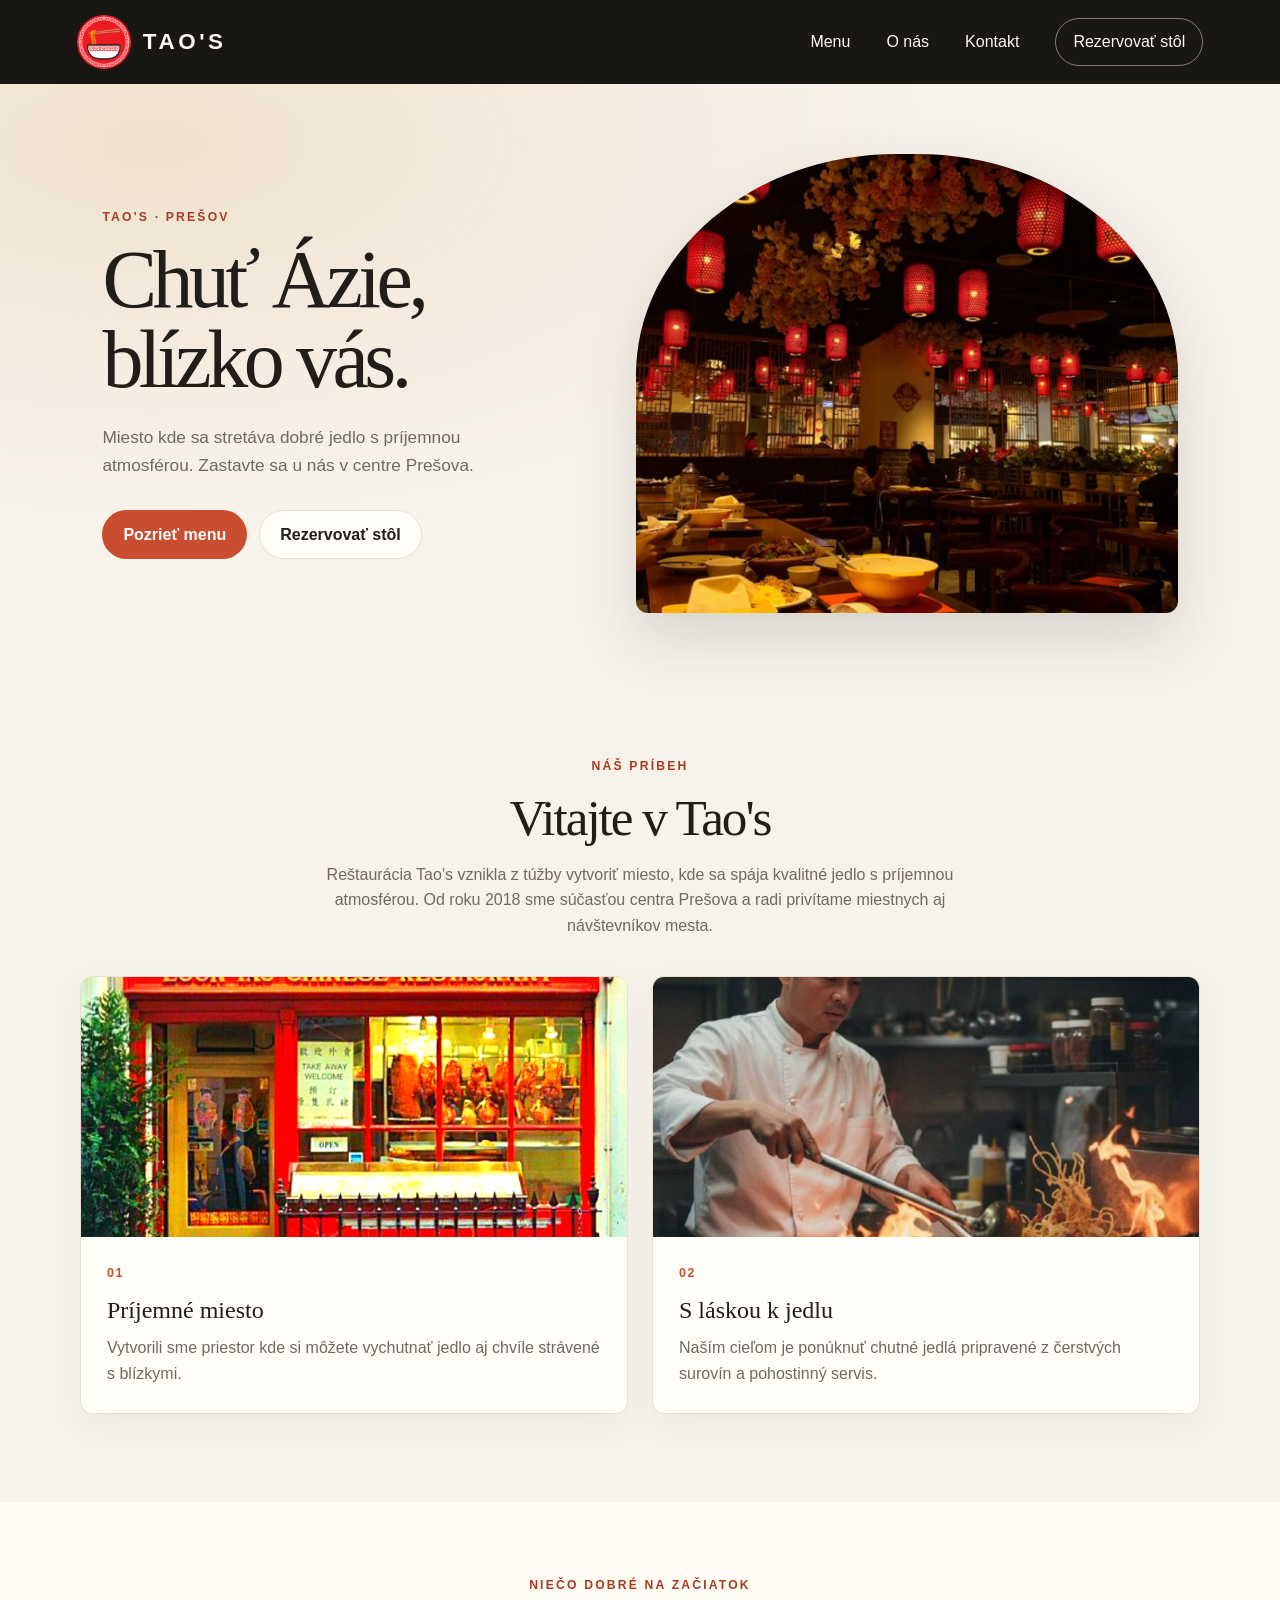
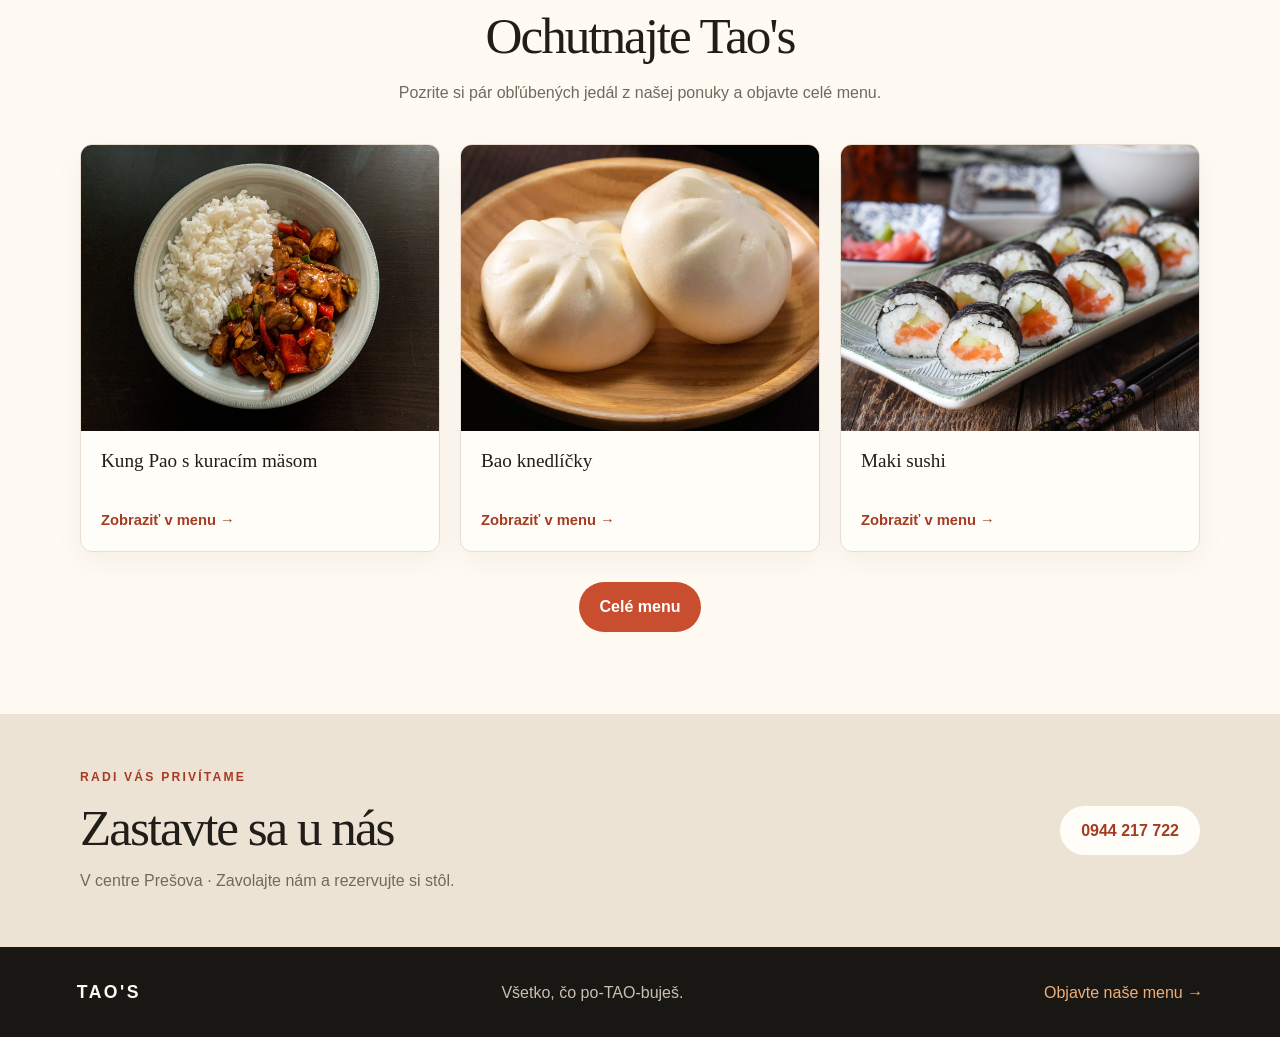
==== commit ae71a8a8: "aaa" ====
--- a/index.html
+++ b/index.html
@@ -47,7 +47,7 @@
           <p class="eyebrow">Tao's · Prešov</p>
           <h1 id="hero-title">Chuť Ázie,<br />blízko vás.</h1>
           <p class="hero-copy">
-            Miesto, kde sa stretáva dobré jedlo s príjemnou atmosférou. Zastavte
+            Miesto kde sa stretáva dobré jedlo s príjemnou atmosférou. Zastavte
             sa u nás v centre Prešova.
           </p>
           <div class="hero-actions">
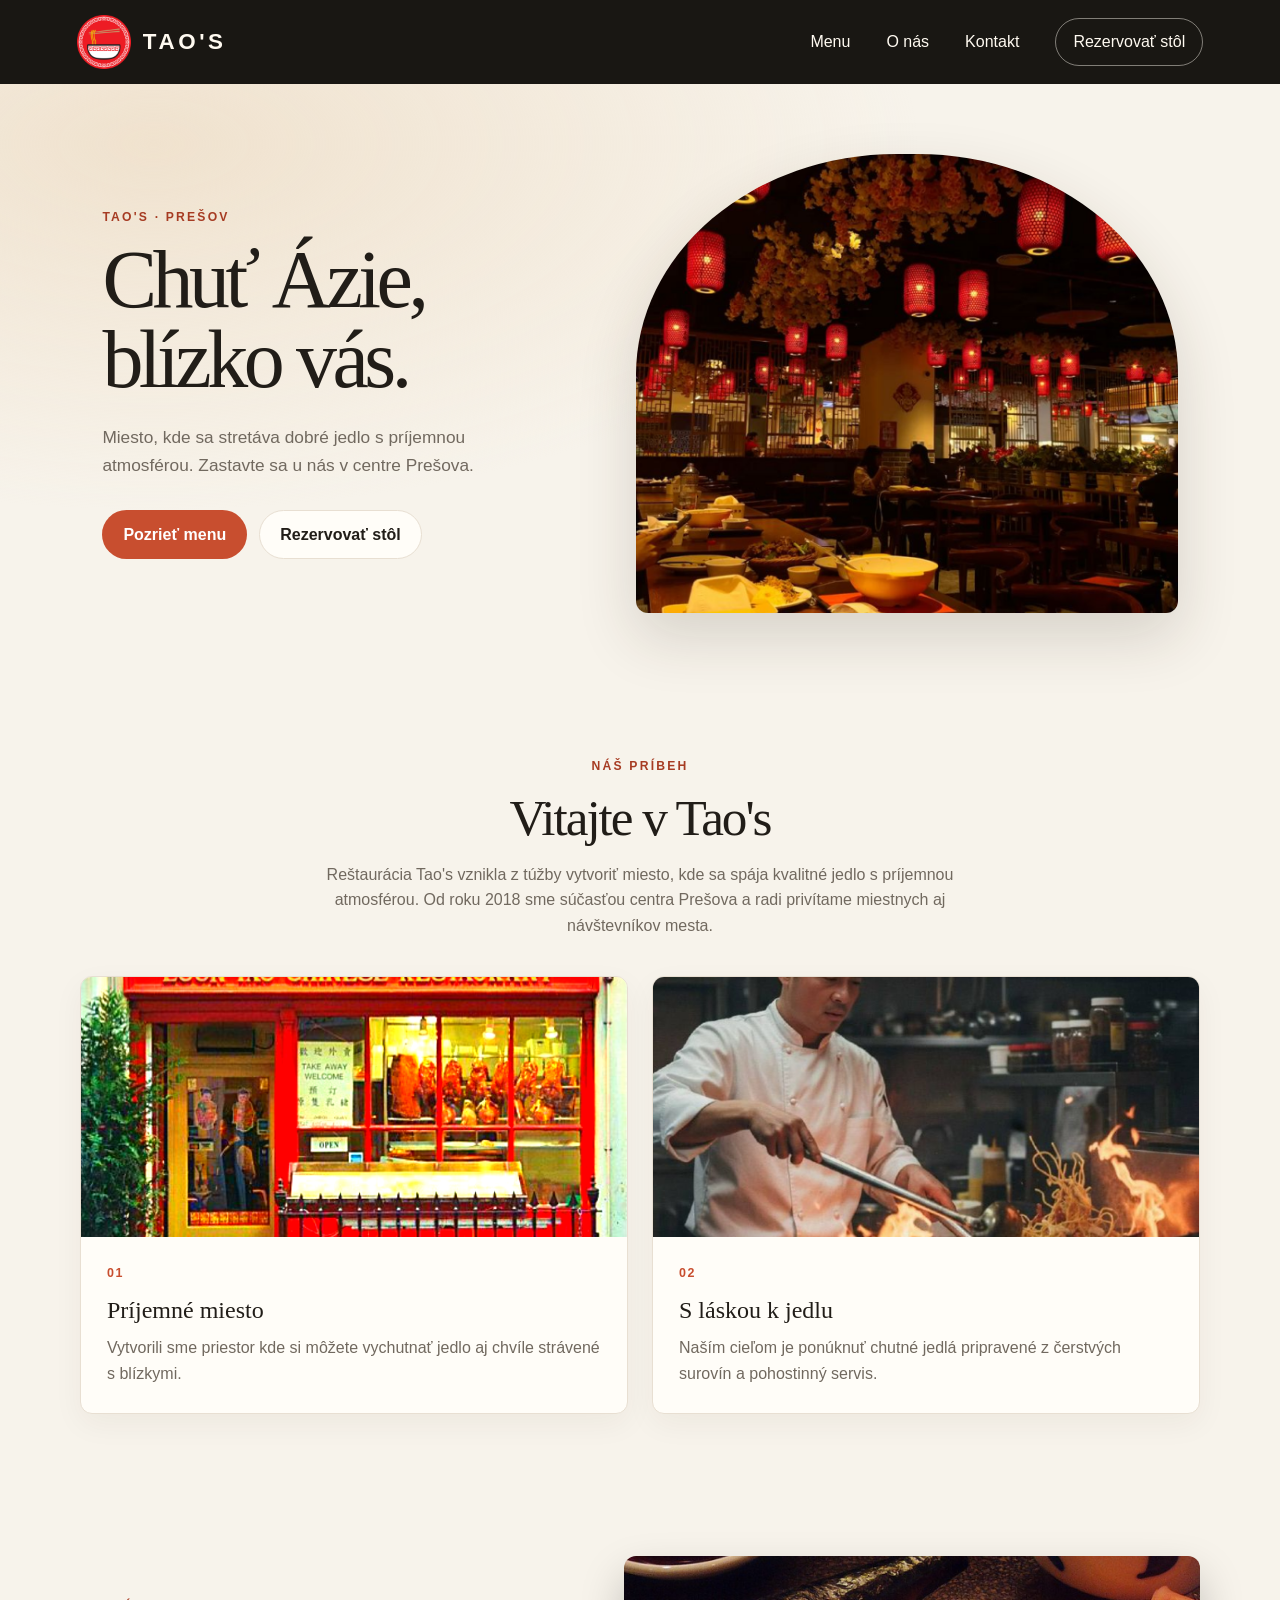
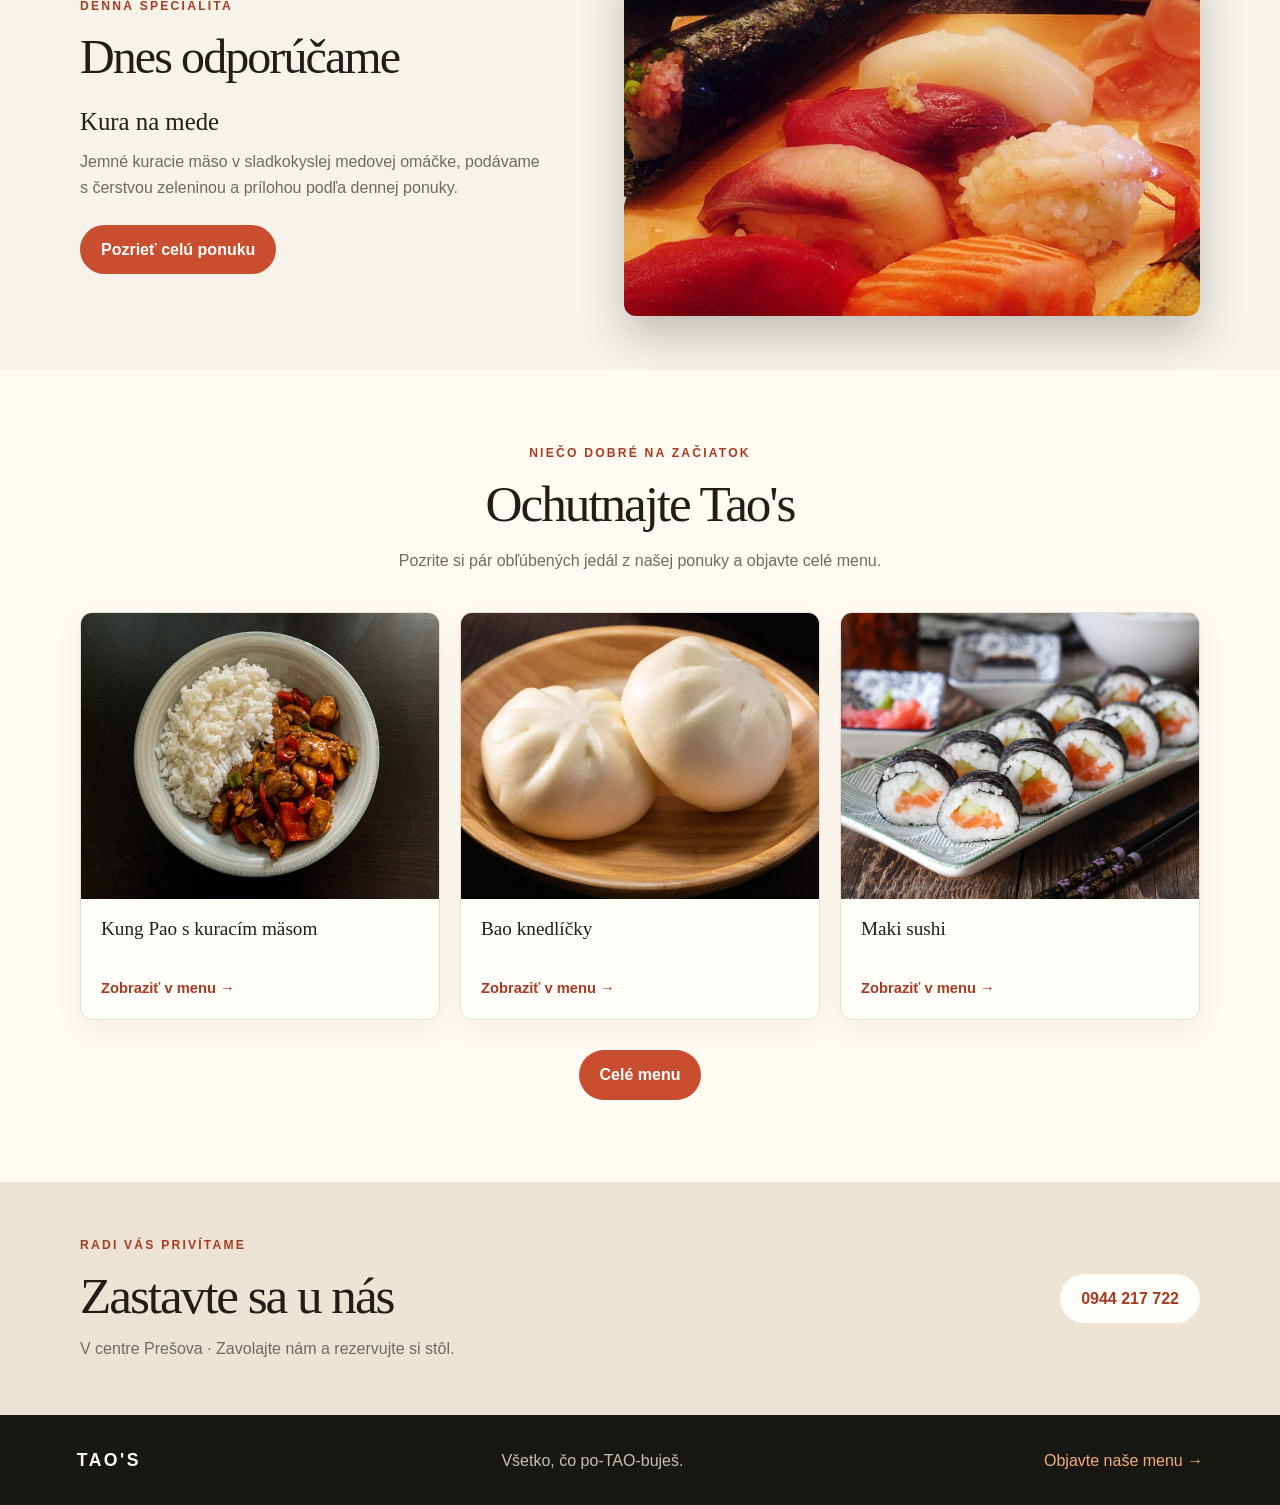
==== commit bad38200: "pridal som dennu specialitku" ====
--- a/index.html
+++ b/index.html
@@ -47,7 +47,7 @@
           <p class="eyebrow">Tao's · Prešov</p>
           <h1 id="hero-title">Chuť Ázie,<br />blízko vás.</h1>
           <p class="hero-copy">
-            Miesto kde sa stretáva dobré jedlo s príjemnou atmosférou. Zastavte
+            Miesto, kde sa stretáva dobré jedlo s príjemnou atmosférou. Zastavte
             sa u nás v centre Prešova.
           </p>
           <div class="hero-actions">
@@ -113,6 +113,29 @@
               </p>
             </div>
           </article>
+        </div>
+      </section>
+
+      <section class="daily-special" aria-labelledby="special-title">
+        <div class="section-wrap daily-special-inner">
+          <div class="daily-special-content">
+            <p class="eyebrow">Denná specialita</p>
+            <h2 id="special-title">Dnes odporúčame</h2>
+            <h3>Kura na mede</h3>
+            <p>
+              Jemné kuracie mäso v sladkokyslej medovej omáčke,
+              podávame s čerstvou zeleninou a prílohou podľa dennej ponuky.
+            </p>
+            <a class="button button-primary" href="menu.html">
+              Pozrieť celú ponuku
+            </a>
+          </div>
+          <img
+            src="Taos_MENU_IMAGE5.png"
+            alt="Denná specialita — kura na mede"
+            loading="lazy"
+            decoding="async"
+          />
         </div>
       </section>
 
--- a/style.css
+++ b/style.css
@@ -354,6 +354,58 @@
   margin-top: 30px;
 }
 
+.daily-special {
+  padding-block: 54px;
+  background: var(--paper);
+  color: var(--ink);
+}
+
+.daily-special-inner {
+  display: grid;
+  grid-template-columns: minmax(0, 0.9fr) minmax(0, 1.1fr);
+  align-items: center;
+  gap: clamp(28px, 6vw, 72px);
+}
+
+.daily-special-content {
+  max-width: 480px;
+}
+
+.daily-special .eyebrow {
+  color: var(--accent-dark);
+}
+
+.daily-special h2 {
+  margin: 0 0 8px;
+  font-family: Georgia, "Times New Roman", serif;
+  font-size: clamp(2rem, 4vw, 3rem);
+  font-weight: 500;
+  letter-spacing: -0.04em;
+  line-height: 1.15;
+}
+
+.daily-special h3 {
+  margin: 18px 0 8px;
+  font-family: Georgia, "Times New Roman", serif;
+  font-size: 1.55rem;
+  font-weight: 500;
+}
+
+.daily-special-content p:not(.eyebrow) {
+  margin: 0 0 24px;
+  color: var(--muted);
+}
+
+.daily-special img {
+  display: block;
+  width: 100%;
+  max-height: 360px;
+  aspect-ratio: 1.45;
+  border-radius: 12px;
+  object-fit: cover;
+  box-shadow: 0 20px 44px rgb(0 0 0 / 22%);
+}
+
 .contact-section {
   padding: 54px 0;
   background: #ede3d5;
@@ -496,6 +548,22 @@
     padding: 16px;
   }
 
+  .daily-special {
+    padding-block: 48px;
+  }
+
+  .daily-special-inner {
+    grid-template-columns: 1fr;
+  }
+
+  .daily-special-content {
+    text-align: center;
+  }
+
+  .daily-special img {
+    max-height: 300px;
+  }
+
   .contact-inner,
   .site-footer {
     flex-direction: column;
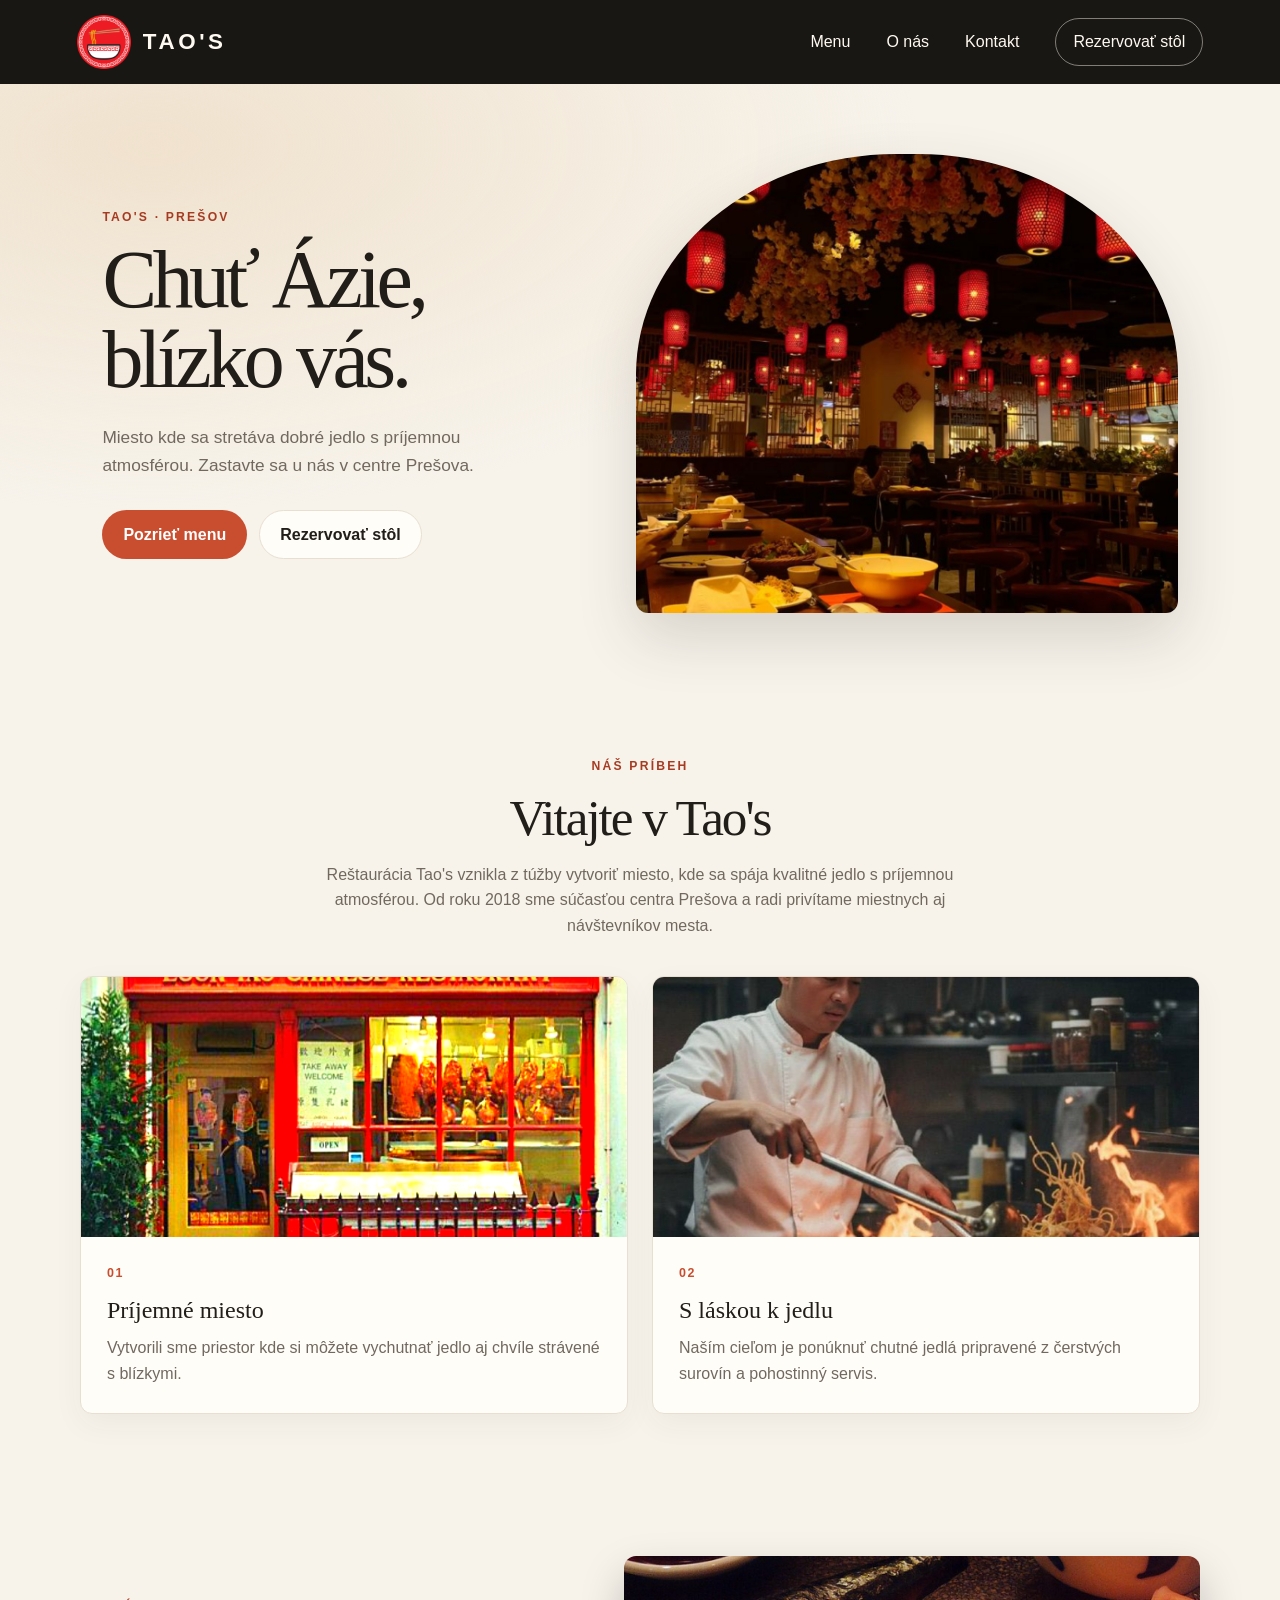
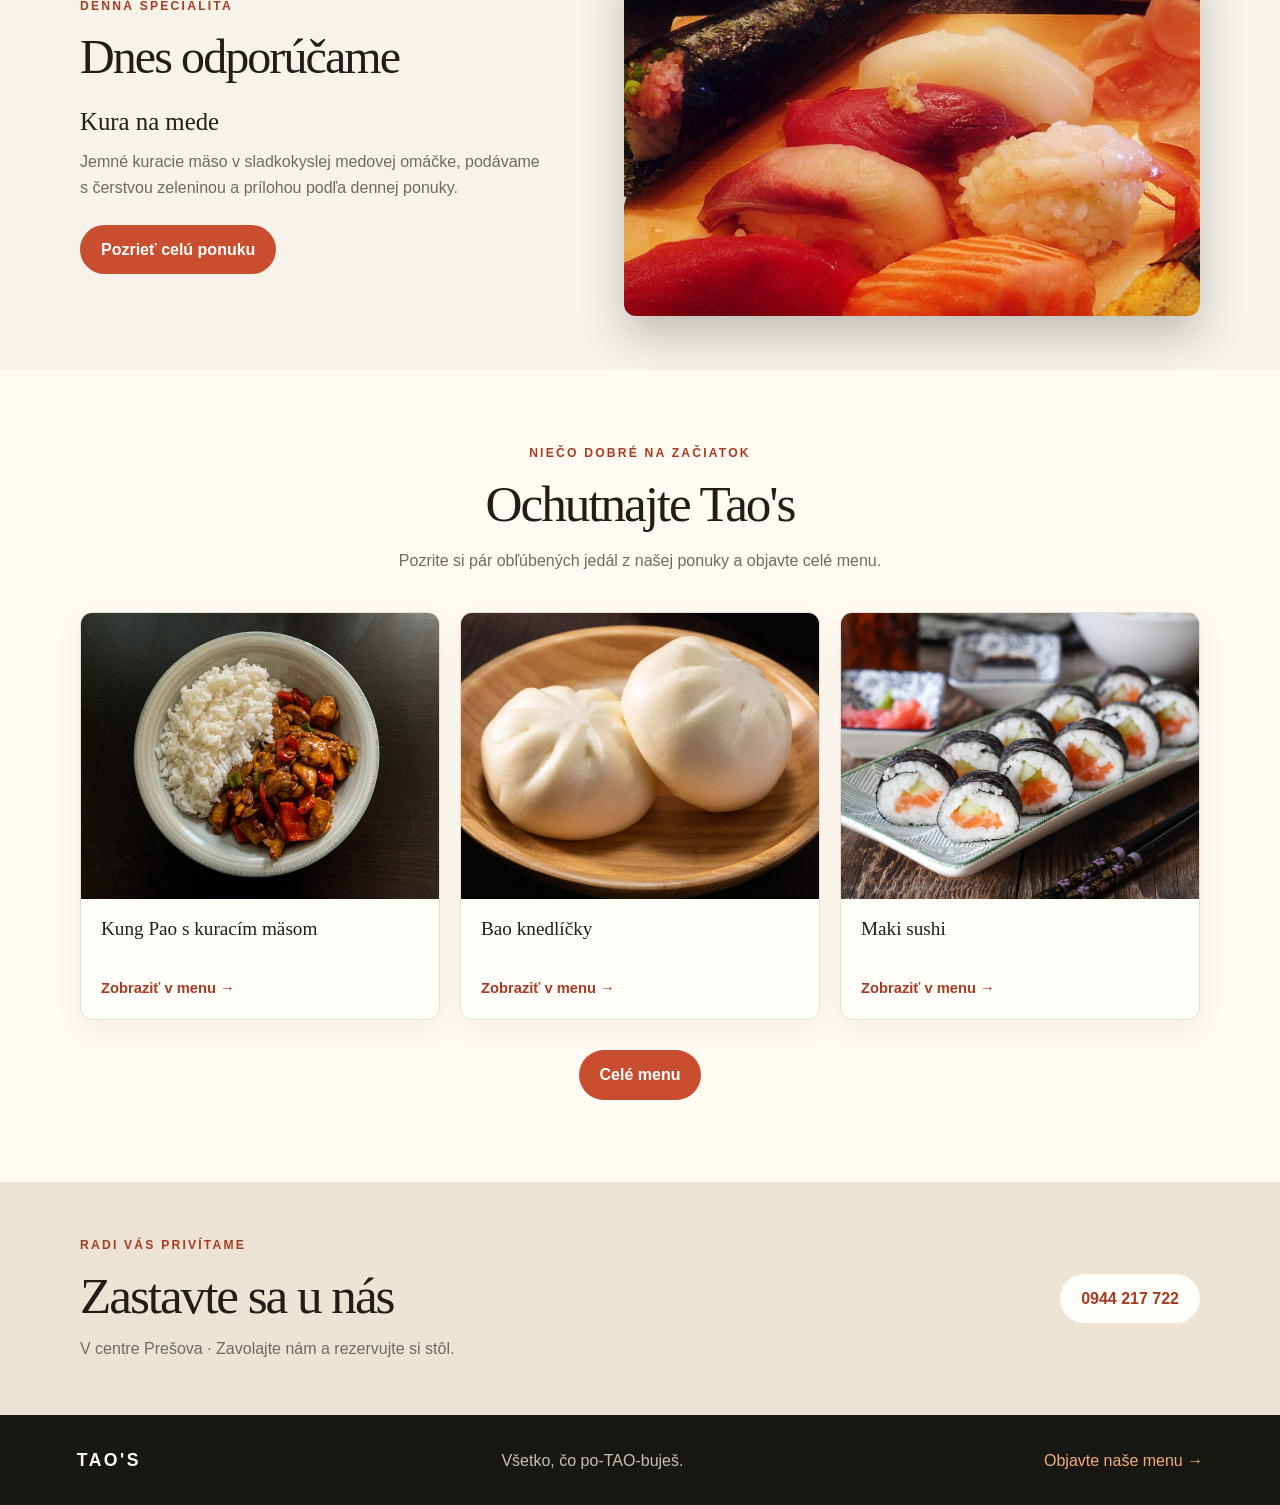
==== commit da329ac9: "Merge branch 'main' of https://github.com/Jakdur1/FedProject" ====
--- a/index.html
+++ b/index.html
@@ -47,7 +47,7 @@
           <p class="eyebrow">Tao's · Prešov</p>
           <h1 id="hero-title">Chuť Ázie,<br />blízko vás.</h1>
           <p class="hero-copy">
-            Miesto, kde sa stretáva dobré jedlo s príjemnou atmosférou. Zastavte
+            Miesto kde sa stretáva dobré jedlo s príjemnou atmosférou. Zastavte
             sa u nás v centre Prešova.
           </p>
           <div class="hero-actions">
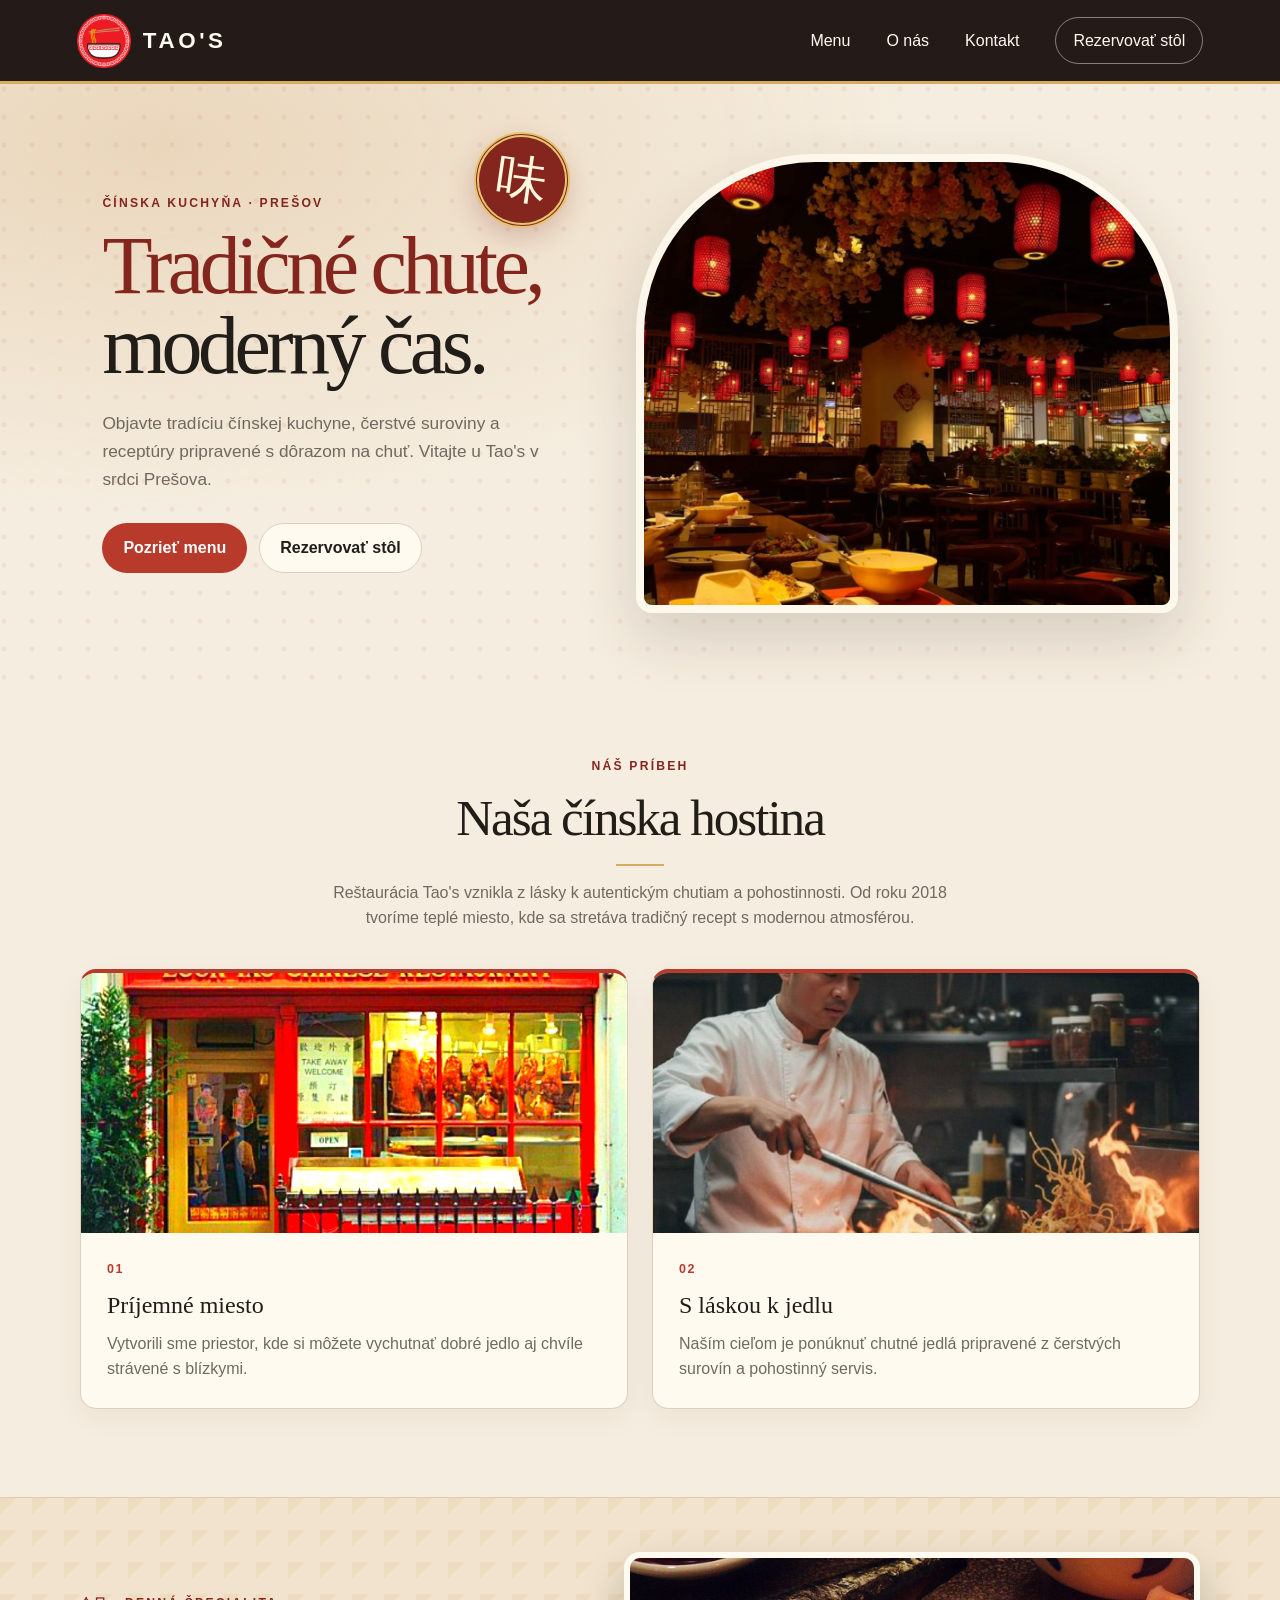
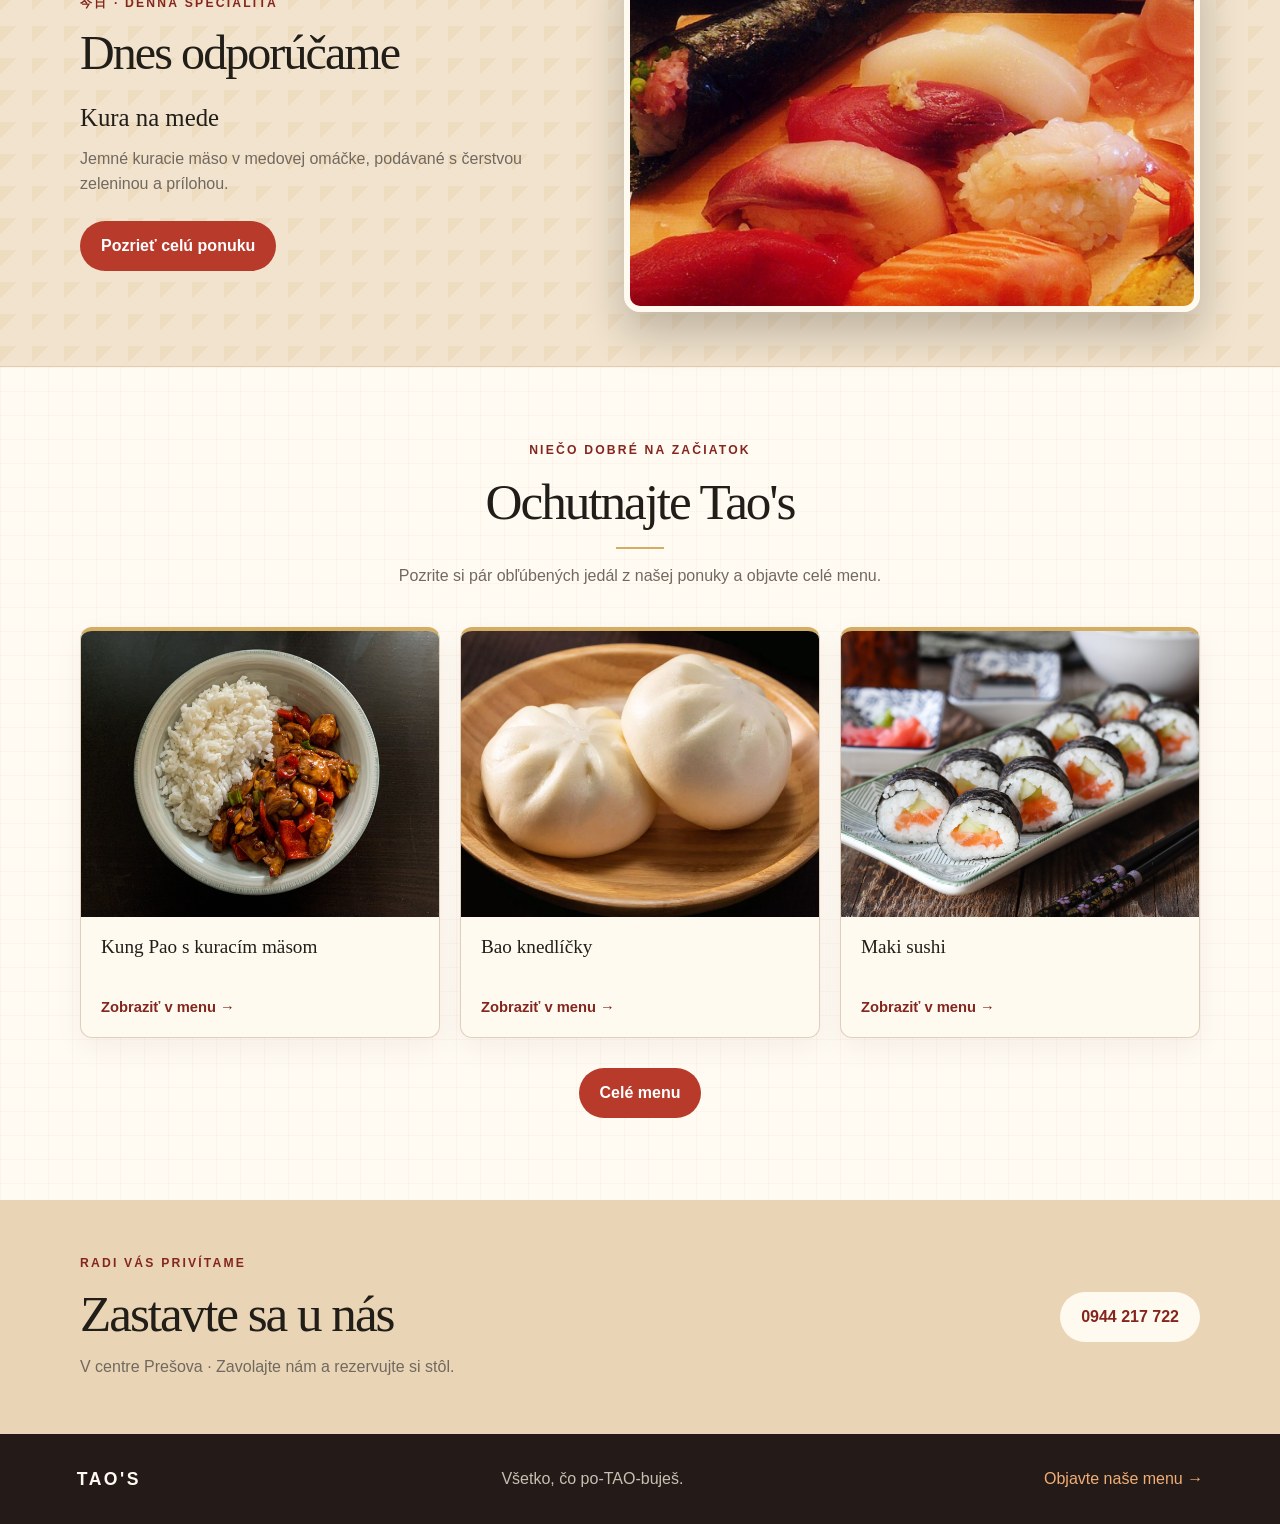
==== commit 69e3acbf: "index update" ====
--- a/index.html
+++ b/index.html
@@ -7,7 +7,7 @@
       name="description"
       content="Objavte príbeh reštaurácie Tao's v centre Prešova. Pozrite si naše menu alebo si rezervujte stôl."
     />
-    <meta name="theme-color" content="#191713" />
+    <meta name="theme-color" content="#241b18" />
     <title>Tao's — chuť Ázie v Prešove</title>
     <link rel="stylesheet" href="style.css" />
     <!-- Google tag (gtag.js) -->
@@ -44,11 +44,12 @@
     <main id="obsah">
       <section class="hero" aria-labelledby="hero-title">
         <div class="hero-content">
-          <p class="eyebrow">Tao's · Prešov</p>
-          <h1 id="hero-title">Chuť Ázie,<br />blízko vás.</h1>
+          <p class="eyebrow">Čínska kuchyňa · Prešov</p>
+          <span class="hero-charm" aria-hidden="true">味</span>
+          <h1 id="hero-title">Tradičné chute,<br />moderný čas.</h1>
           <p class="hero-copy">
-            Miesto kde sa stretáva dobré jedlo s príjemnou atmosférou. Zastavte
-            sa u nás v centre Prešova.
+            Objavte tradíciu čínskej kuchyne, čerstvé suroviny a receptúry
+            pripravené s dôrazom na chuť. Vitajte u Tao's v srdci Prešova.
           </p>
           <div class="hero-actions">
             <a class="button button-primary" href="menu.html">Pozrieť menu</a>
@@ -72,11 +73,11 @@
       >
         <div class="section-heading">
           <p class="eyebrow">Náš príbeh</p>
-          <h2 id="story-title">Vitajte v Tao's</h2>
+          <h2 id="story-title">Naša čínska hostina</h2>
           <p>
-            Reštaurácia Tao's vznikla z túžby vytvoriť miesto, kde sa spája
-            kvalitné jedlo s príjemnou atmosférou. Od roku 2018 sme súčasťou
-            centra Prešova a radi privítame miestnych aj návštevníkov mesta.
+            Reštaurácia Tao's vznikla z lásky k autentickým chutiam a pohostinnosti.
+            Od roku 2018 tvoríme teplé miesto, kde sa stretáva tradičný recept
+            s modernou atmosférou.
           </p>
         </div>
 
@@ -92,8 +93,8 @@
               <span class="card-number">01</span>
               <h3>Príjemné miesto</h3>
               <p>
-                Vytvorili sme priestor kde si môžete vychutnať jedlo aj chvíle
-                strávené s blízkymi.
+                Vytvorili sme priestor, kde si môžete vychutnať dobré jedlo aj
+                chvíle strávené s blízkymi.
               </p>
             </div>
           </article>
@@ -119,12 +120,14 @@
       <section class="daily-special" aria-labelledby="special-title">
         <div class="section-wrap daily-special-inner">
           <div class="daily-special-content">
-            <p class="eyebrow">Denná specialita</p>
+            <p class="eyebrow">
+              <span aria-hidden="true">今日 · </span>Denná špecialita
+            </p>
             <h2 id="special-title">Dnes odporúčame</h2>
             <h3>Kura na mede</h3>
             <p>
-              Jemné kuracie mäso v sladkokyslej medovej omáčke,
-              podávame s čerstvou zeleninou a prílohou podľa dennej ponuky.
+              Jemné kuracie mäso v medovej omáčke, podávané s čerstvou
+              zeleninou a prílohou.
             </p>
             <a class="button button-primary" href="menu.html">
               Pozrieť celú ponuku
@@ -132,7 +135,7 @@
           </div>
           <img
             src="Taos_MENU_IMAGE5.png"
-            alt="Denná specialita — kura na mede"
+            alt="Denná špecialita — kura na mede"
             loading="lazy"
             decoding="async"
           />
--- a/style.css
+++ b/style.css
@@ -2,12 +2,12 @@
   color-scheme: light;
   --ink: #211d18;
   --muted: #71695f;
-  --paper: #f7f3eb;
-  --surface: #fffdf8;
-  --accent: #c84e2f;
-  --accent-dark: #a63b22;
-  --line: #e8dfd2;
-  --header: #191713;
+  --paper: #f5eddf;
+  --surface: #fffaf0;
+  --accent: #b83a2b;
+  --accent-dark: #84261e;
+  --line: #dfd0bc;
+  --header: #241b18;
 }
 
 * {
@@ -63,6 +63,7 @@
   padding: 10px max(6vw, 24px);
   background: var(--header);
   color: #fffaf1;
+  border-bottom: 3px solid #d5ad62;
 }
 
 .brand {
@@ -121,12 +122,34 @@
   gap: clamp(36px, 7vw, 100px);
   padding: 70px max(8vw, 24px);
   background:
-    radial-gradient(ellipse at 12% 10%, #f0e2ce 0, transparent 48%),
+    radial-gradient(circle at 14% 18%, rgb(184 58 43 / 8%) 0 2px, transparent 3px),
+    radial-gradient(ellipse at 12% 10%, #ead6bb 0, transparent 48%),
     var(--paper);
+  background-size: 28px 28px, auto;
 }
 
 .hero-content {
+  position: relative;
   max-width: 520px;
+}
+
+.hero-charm {
+  position: absolute;
+  top: -62px;
+  right: -24px;
+  display: grid;
+  width: 96px;
+  height: 96px;
+  place-items: center;
+  border: 5px double #e6c46f;
+  border-radius: 50%;
+  background: var(--accent-dark);
+  box-shadow: 0 10px 26px rgb(132 38 30 / 22%);
+  color: #fff8df;
+  font-family: Georgia, "Times New Roman", serif;
+  font-size: 3.2rem;
+  line-height: 1;
+  transform: rotate(8deg);
 }
 
 .eyebrow {
@@ -145,6 +168,10 @@
   font-weight: 500;
   letter-spacing: -0.055em;
   line-height: 0.98;
+}
+
+.hero h1::first-line {
+  color: var(--accent-dark);
 }
 
 .hero-copy {
@@ -205,8 +232,9 @@
   width: 100%;
   max-height: 460px;
   aspect-ratio: 1.18;
-  border-radius: 48% 48% 12px 12px;
+  border-radius: 180px 180px 16px 16px;
   object-fit: cover;
+  border: 8px solid rgb(255 250 240 / 82%);
   box-shadow: 0 24px 60px rgb(51 37 22 / 16%);
 }
 
@@ -235,6 +263,14 @@
   line-height: 1.15;
 }
 
+.section-heading h2::after {
+  display: block;
+  width: 48px;
+  margin: 16px auto 0;
+  border-top: 2px solid #d5ad62;
+  content: "";
+}
+
 .section-heading > p:last-child {
   margin: 14px 0 0;
   color: var(--muted);
@@ -249,9 +285,18 @@
 .story-card {
   overflow: hidden;
   border: 1px solid var(--line);
-  border-radius: 12px;
+  border-top: 4px solid var(--accent);
+  border-radius: 16px;
   background: var(--surface);
   box-shadow: 0 10px 30px rgb(51 37 22 / 5%);
+  transition:
+    transform 180ms ease,
+    box-shadow 180ms ease;
+}
+
+.story-card:hover {
+  transform: translateY(-4px);
+  box-shadow: 0 16px 36px rgb(51 37 22 / 11%);
 }
 
 .story-card img {
@@ -286,7 +331,11 @@
 
 .menu-preview {
   padding-block: 74px 82px;
-  background: #fffaf2;
+  background:
+    linear-gradient(rgb(184 58 43 / 3%) 1px, transparent 1px),
+    linear-gradient(90deg, rgb(184 58 43 / 3%) 1px, transparent 1px),
+    #fffaf2;
+  background-size: 24px 24px;
 }
 
 .menu-grid {
@@ -298,6 +347,7 @@
 .menu-card {
   overflow: hidden;
   border: 1px solid var(--line);
+  border-top: 4px solid #d5ad62;
   border-radius: 12px;
   background: var(--surface);
   box-shadow: 0 10px 30px rgb(51 37 22 / 5%);
@@ -356,8 +406,11 @@
 
 .daily-special {
   padding-block: 54px;
-  background: var(--paper);
+  background:
+    linear-gradient(135deg, rgb(213 173 98 / 12%) 25%, transparent 25%) 0 0 / 32px 32px,
+    #f1e3cd;
   color: var(--ink);
+  border-block: 1px solid #decdaf;
 }
 
 .daily-special-inner {
@@ -401,14 +454,15 @@
   width: 100%;
   max-height: 360px;
   aspect-ratio: 1.45;
-  border-radius: 12px;
+  border: 6px solid var(--surface);
+  border-radius: 16px;
   object-fit: cover;
   box-shadow: 0 20px 44px rgb(0 0 0 / 22%);
 }
 
 .contact-section {
   padding: 54px 0;
-  background: #ede3d5;
+  background: #e9d4b5;
 }
 
 .contact-inner {
@@ -496,6 +550,16 @@
   .hero-content {
     margin-inline: auto;
     text-align: center;
+  }
+
+  .hero-charm {
+    position: relative;
+    top: auto;
+    right: auto;
+    width: 78px;
+    height: 78px;
+    margin: 0 auto 18px;
+    font-size: 2.7rem;
   }
 
   .hero-actions {
